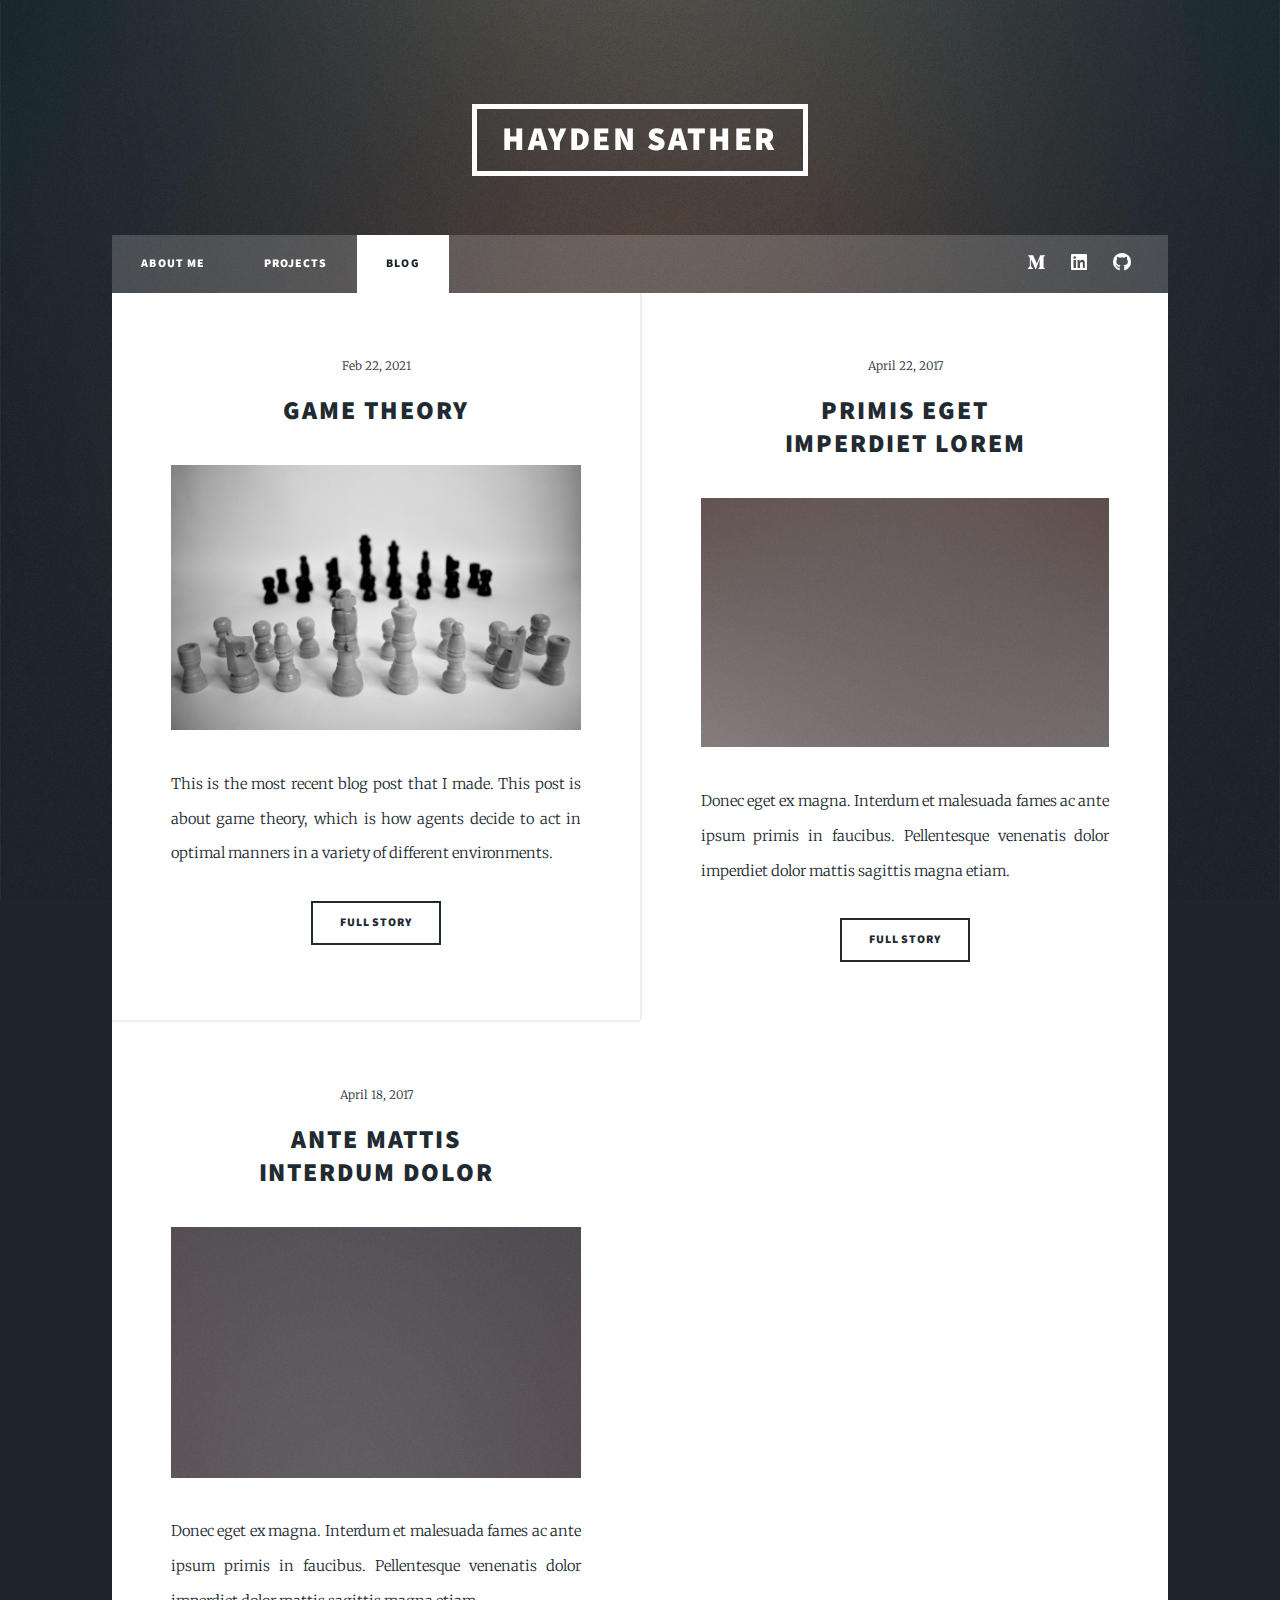
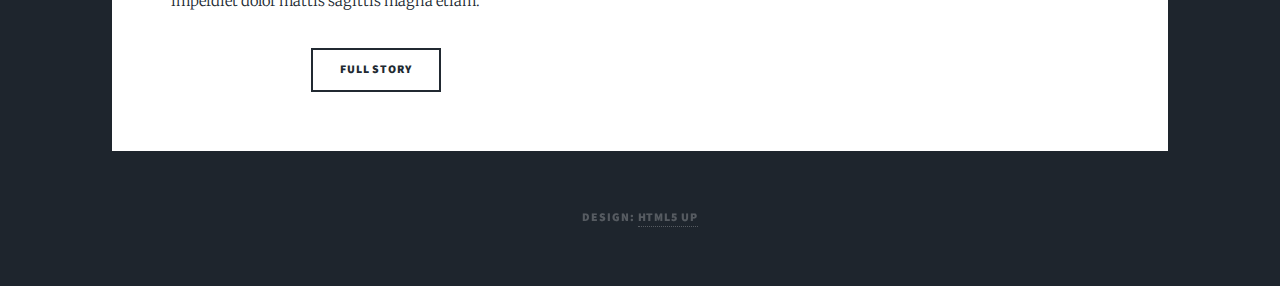
==== blog.html @ c4e3c4cb "Added projects, blog, and fixed all hyper-links" ====
<!DOCTYPE HTML>
<!--
	Massively by HTML5 UP
	html5up.net | @ajlkn
	Free for personal and commercial use under the CCA 3.0 license (html5up.net/license)
-->
<html>
	<head>
		<title>Hayden Sather - Blog</title>
		<meta charset="utf-8" />
		<meta name="viewport" content="width=device-width, initial-scale=1, user-scalable=no" />
		<link rel="stylesheet" href="assets/css/main.css" />
		<noscript><link rel="stylesheet" href="assets/css/noscript.css" /></noscript>
	</head>
	<body class="is-preload">

		<!-- Wrapper -->
		<div id="wrapper">

			<!-- Header -->
			<header id="header">
				<a href="index.html" class="logo">Hayden Sather</a>
			</header>

			<!-- Nav -->
			<nav id="nav">
				<ul class="links">
					<li><a href="index.html">About Me</a></li>
					<li><a href="projects.html">Projects</a></li>
					<li class="active"><a href="blog.html">Blog</a></li>
				</ul>
				<ul class="icons">
					<li><a href="https://medium.com/@hrsather" class="icon brands fab fa-medium-m"><span class="label">Medium</span></a></li>
					<li><a href="https://www.linkedin.com/in/haydensather/" class="icon brands fa-linkedin"><span class="label">LinkedIn</span></a></li>
					<li><a href="https://github.com/hrsather" class="icon brands fa-github"><span class="label">GitHub</span></a></li>
				</ul>
			</nav>

			<!-- Main -->
			<div id="main">

				<!-- Posts -->
				<section class="posts">
					<article>
						<header>
							<span class="date">Feb 22, 2021</span>
							<h2><a href="https://medium.com/p/7ebf051d1c53">Game Theory</a></h2>
						</header>
						<a href="https://medium.com/p/7ebf051d1c53" class="image fit"><img src="blogs/gametheory/gametheory.jpeg" alt="" /></a>
						<p>This is the most recent blog post that I made. This post is about game theory, which is how agents decide to act in optimal manners in a variety of different environments.</p>
						<ul class="actions special">
							<li><a href="https://medium.com/p/7ebf051d1c53" class="button">Full Story</a></li>
						</ul>
					</article>
					<article>
						<header>
							<span class="date">April 22, 2017</span>
							<h2><a href="#">Primis eget<br />
							imperdiet lorem</a></h2>
						</header>
						<a href="#" class="image fit"><img src="images/pic03.jpg" alt="" /></a>
						<p>Donec eget ex magna. Interdum et malesuada fames ac ante ipsum primis in faucibus. Pellentesque venenatis dolor imperdiet dolor mattis sagittis magna etiam.</p>
						<ul class="actions special">
							<li><a href="#" class="button">Full Story</a></li>
						</ul>
					</article>
					<article>
						<header>
							<span class="date">April 18, 2017</span>
							<h2><a href="#">Ante mattis<br />
							interdum dolor</a></h2>
						</header>
						<a href="#" class="image fit"><img src="images/pic04.jpg" alt="" /></a>
						<p>Donec eget ex magna. Interdum et malesuada fames ac ante ipsum primis in faucibus. Pellentesque venenatis dolor imperdiet dolor mattis sagittis magna etiam.</p>
						<ul class="actions special">
							<li><a href="#" class="button">Full Story</a></li>
						</ul>
					</article>
				</section>
			</div>

				<!-- Copyright -->
				<div id="copyright">
					<ul><li>Design: <a href="https://html5up.net">HTML5 UP</a></li></ul>
				</div>
			</div>

		<!-- Scripts -->
		<script src="assets/js/jquery.min.js"></script>
		<script src="assets/js/jquery.scrollex.min.js"></script>
		<script src="assets/js/jquery.scrolly.min.js"></script>
		<script src="assets/js/browser.min.js"></script>
		<script src="assets/js/breakpoints.min.js"></script>
		<script src="assets/js/util.js"></script>
		<script src="assets/js/main.js"></script>

	</body>
</html>
---- assets/css/main.css ----
@import url(fontawesome-all.min.css);
@import url("https://fonts.googleapis.com/css?family=Merriweather:300,700,300italic,700italic|Source+Sans+Pro:900");

/*
	Massively by HTML5 UP
	html5up.net | @ajlkn
	Free for personal and commercial use under the CCA 3.0 license (html5up.net/license)
*/

html, body, div, span, applet, object,
iframe, h1, h2, h3, h4, h5, h6, p, blockquote,
pre, a, abbr, acronym, address, big, cite,
code, del, dfn, em, img, ins, kbd, q, s, samp,
small, strike, strong, sub, sup, tt, var, b,
u, i, center, dl, dt, dd, ol, ul, li, fieldset,
form, label, legend, table, caption, tbody,
tfoot, thead, tr, th, td, article, aside,
canvas, details, embed, figure, figcaption,
footer, header, hgroup, menu, nav, output, ruby,
section, summary, time, mark, audio, video {
	margin: 0;
	padding: 0;
	border: 0;
	font-size: 100%;
	font: inherit;
	vertical-align: baseline;}

article, aside, details, figcaption, figure,
footer, header, hgroup, menu, nav, section {
	display: block;}

body {
	line-height: 1;
}

ol, ul {
	list-style: none;
}

blockquote, q {
	quotes: none;
}

	blockquote:before, blockquote:after, q:before, q:after {
		content: '';
		content: none;
	}

table {
	border-collapse: collapse;
	border-spacing: 0;
}

body {
	-webkit-text-size-adjust: none;
}

mark {
	background-color: transparent;
	color: inherit;
}

input::-moz-focus-inner {
	border: 0;
	padding: 0;
}

input, select, textarea {
	-moz-appearance: none;
	-webkit-appearance: none;
	-ms-appearance: none;
	appearance: none;
}

/* Basic */

	@-ms-viewport {
		width: device-width;
	}

	body {
		-ms-overflow-style: scrollbar;
	}

	@media screen and (max-width: 480px) {

		html, body {
			min-width: 320px;
		}

	}

	html {
		box-sizing: border-box;
	}

	*, *:before, *:after {
		box-sizing: inherit;
	}

	body {
		background-color: #1e252d;
	}

		body.is-preload *, body.is-preload *:before, body.is-preload *:after {
			-moz-animation: none !important;
			-webkit-animation: none !important;
			-ms-animation: none !important;
			animation: none !important;
			-moz-transition: none !important;
			-webkit-transition: none !important;
			-ms-transition: none !important;
			transition: none !important;
		}

/* Type */

	html {
		font-size: 16pt;
	}

		@media screen and (max-width: 1680px) {

			html {
				font-size: 12pt;
			}

		}

		@media screen and (max-width: 1280px) {

			html {
				font-size: 11pt;
			}

		}

		@media screen and (max-width: 360px) {

			html {
				font-size: 10pt;
			}

		}

	body {
		color: #212931;
	}

	body, input, select, textarea {
		font-family: "Merriweather", Georgia, serif;
		font-weight: 300;
		font-size: 1rem;
		line-height: 2.375;
	}

	a {
		-moz-transition: color 0.2s ease-in-out, background-color 0.2s ease-in-out, border-color 0.2s ease-in-out, box-shadow 0.2s ease-in-out;
		-webkit-transition: color 0.2s ease-in-out, background-color 0.2s ease-in-out, border-color 0.2s ease-in-out, box-shadow 0.2s ease-in-out;
		-ms-transition: color 0.2s ease-in-out, background-color 0.2s ease-in-out, border-color 0.2s ease-in-out, box-shadow 0.2s ease-in-out;
		transition: color 0.2s ease-in-out, background-color 0.2s ease-in-out, border-color 0.2s ease-in-out, box-shadow 0.2s ease-in-out;
		border-bottom: dotted 1px;
		text-decoration: none;
	}

		a:hover {
			border-bottom-color: transparent;
		}

	strong, b {
		font-weight: 600;
	}

	em, i {
		font-style: italic;
	}

	p {
		text-align: justify;
		margin: 0 0 2rem 0;
	}

	h1, h2, h3, h4, h5, h6 {
		font-family: "Source Sans Pro", Helvetica, sans-serif;
		font-weight: 900;
		line-height: 1.5;
		letter-spacing: 0.075em;
		text-transform: uppercase;
		margin: 0 0 1rem 0;
	}

		h1 a, h2 a, h3 a, h4 a, h5 a, h6 a {
			border-bottom: 0;
			color: inherit;
			text-decoration: none;
		}

	h1 {
		font-size: 4rem;
		line-height: 1.1;
		margin: 0 0 2rem 0;
	}

	h2 {
		font-size: 1.75rem;
		line-height: 1.3;
		margin: 0 0 1.5rem 0;
	}

	h3 {
		font-size: 1.25rem;
		margin: 0 0 1.5rem 0;
	}

	h4 {
		font-size: 1rem;
	}

	h5 {
		font-size: 0.9rem;
	}

	h6 {
		font-size: 0.8rem;
	}

	sub {
		font-size: 0.8rem;
		position: relative;
		top: 0.5rem;
	}

	sup {
		font-size: 0.8rem;
		position: relative;
		top: -0.5rem;
	}

	blockquote {
		border-left: solid 4px;
		font-style: italic;
		margin: 0 0 2rem 0;
		padding: 0.5rem 0 0.5rem 2rem;
	}

	code {
		border: solid 2px;
		font-family: "Courier New", monospace;
		font-size: 0.9rem;
		margin: 0 0.25rem;
		padding: 0.25rem 0.65rem;
	}

	pre {
		-webkit-overflow-scrolling: touch;
		font-family: "Courier New", monospace;
		font-size: 0.9rem;
		margin: 0 0 2rem 0;
	}

		pre code {
			display: block;
			line-height: 1.75;
			padding: 1rem 1.5rem;
			overflow-x: auto;
		}

	hr {
		border: 0;
		border-bottom: solid 2px;
		margin: 3rem 0;
	}

		hr.major {
			margin: 5rem 0;
		}

	.align-left {
		text-align: left;
	}

	.align-center {
		text-align: center;
	}

	.align-right {
		text-align: right;
	}

	input, select, textarea {
		color: #212931;
	}

	a {
		color: #212931;
		border-bottom-color: rgba(33, 41, 49, 0.5);
	}

		a:hover {
			border-bottom-color: transparent;
			color: #18bfef !important;
		}

	strong, b {
		color: #212931;
	}

	h1, h2, h3, h4, h5, h6 {
		color: #212931;
	}

	blockquote {
		border-left-color: #eeeeee;
	}

	code {
		background: rgba(220, 220, 220, 0.25);
		border-color: #eeeeee;
	}

	hr {
		border-bottom-color: #eeeeee;
	}

/* Row */

	.row {
		display: flex;
		flex-wrap: wrap;
		box-sizing: border-box;
		align-items: stretch;
	}

		.row > * {
			box-sizing: border-box;
		}

		.row.gtr-uniform > * > :last-child {
			margin-bottom: 0;
		}

		.row.aln-left {
			justify-content: flex-start;
		}

		.row.aln-center {
			justify-content: center;
		}

		.row.aln-right {
			justify-content: flex-end;
		}

		.row.aln-top {
			align-items: flex-start;
		}

		.row.aln-middle {
			align-items: center;
		}

		.row.aln-bottom {
			align-items: flex-end;
		}

		.row > .imp {
			order: -1;
		}

		.row > .col-1 {
			width: 8.33333%;
		}

		.row > .off-1 {
			margin-left: 8.33333%;
		}

		.row > .col-2 {
			width: 16.66667%;
		}

		.row > .off-2 {
			margin-left: 16.66667%;
		}

		.row > .col-3 {
			width: 25%;
		}

		.row > .off-3 {
			margin-left: 25%;
		}

		.row > .col-4 {
			width: 33.33333%;
		}

		.row > .off-4 {
			margin-left: 33.33333%;
		}

		.row > .col-5 {
			width: 41.66667%;
		}

		.row > .off-5 {
			margin-left: 41.66667%;
		}

		.row > .col-6 {
			width: 50%;
		}

		.row > .off-6 {
			margin-left: 50%;
		}

		.row > .col-7 {
			width: 58.33333%;
		}

		.row > .off-7 {
			margin-left: 58.33333%;
		}

		.row > .col-8 {
			width: 66.66667%;
		}

		.row > .off-8 {
			margin-left: 66.66667%;
		}

		.row > .col-9 {
			width: 75%;
		}

		.row > .off-9 {
			margin-left: 75%;
		}

		.row > .col-10 {
			width: 83.33333%;
		}

		.row > .off-10 {
			margin-left: 83.33333%;
		}

		.row > .col-11 {
			width: 91.66667%;
		}

		.row > .off-11 {
			margin-left: 91.66667%;
		}

		.row > .col-12 {
			width: 100%;
		}

		.row > .off-12 {
			margin-left: 100%;
		}

		.row.gtr-0 {
			margin-top: 0;
			margin-left: 0rem;
		}

			.row.gtr-0 > * {
				padding: 0 0 0 0rem;
			}

			.row.gtr-0.gtr-uniform {
				margin-top: 0rem;
			}

				.row.gtr-0.gtr-uniform > * {
					padding-top: 0rem;
				}

		.row.gtr-25 {
			margin-top: 0;
			margin-left: -0.375rem;
		}

			.row.gtr-25 > * {
				padding: 0 0 0 0.375rem;
			}

			.row.gtr-25.gtr-uniform {
				margin-top: -0.375rem;
			}

				.row.gtr-25.gtr-uniform > * {
					padding-top: 0.375rem;
				}

		.row.gtr-50 {
			margin-top: 0;
			margin-left: -0.75rem;
		}

			.row.gtr-50 > * {
				padding: 0 0 0 0.75rem;
			}

			.row.gtr-50.gtr-uniform {
				margin-top: -0.75rem;
			}

				.row.gtr-50.gtr-uniform > * {
					padding-top: 0.75rem;
				}

		.row {
			margin-top: 0;
			margin-left: -1.5rem;
		}

			.row > * {
				padding: 0 0 0 1.5rem;
			}

			.row.gtr-uniform {
				margin-top: -1.5rem;
			}

				.row.gtr-uniform > * {
					padding-top: 1.5rem;
				}

		.row.gtr-150 {
			margin-top: 0;
			margin-left: -2.25rem;
		}

			.row.gtr-150 > * {
				padding: 0 0 0 2.25rem;
			}

			.row.gtr-150.gtr-uniform {
				margin-top: -2.25rem;
			}

				.row.gtr-150.gtr-uniform > * {
					padding-top: 2.25rem;
				}

		.row.gtr-200 {
			margin-top: 0;
			margin-left: -3rem;
		}

			.row.gtr-200 > * {
				padding: 0 0 0 3rem;
			}

			.row.gtr-200.gtr-uniform {
				margin-top: -3rem;
			}

				.row.gtr-200.gtr-uniform > * {
					padding-top: 3rem;
				}

		@media screen and (max-width: 1680px) {

			.row {
				display: flex;
				flex-wrap: wrap;
				box-sizing: border-box;
				align-items: stretch;
			}

				.row > * {
					box-sizing: border-box;
				}

				.row.gtr-uniform > * > :last-child {
					margin-bottom: 0;
				}

				.row.aln-left {
					justify-content: flex-start;
				}

				.row.aln-center {
					justify-content: center;
				}

				.row.aln-right {
					justify-content: flex-end;
				}

				.row.aln-top {
					align-items: flex-start;
				}

				.row.aln-middle {
					align-items: center;
				}

				.row.aln-bottom {
					align-items: flex-end;
				}

				.row > .imp-xlarge {
					order: -1;
				}

				.row > .col-1-xlarge {
					width: 8.33333%;
				}

				.row > .off-1-xlarge {
					margin-left: 8.33333%;
				}

				.row > .col-2-xlarge {
					width: 16.66667%;
				}

				.row > .off-2-xlarge {
					margin-left: 16.66667%;
				}

				.row > .col-3-xlarge {
					width: 25%;
				}

				.row > .off-3-xlarge {
					margin-left: 25%;
				}

				.row > .col-4-xlarge {
					width: 33.33333%;
				}

				.row > .off-4-xlarge {
					margin-left: 33.33333%;
				}

				.row > .col-5-xlarge {
					width: 41.66667%;
				}

				.row > .off-5-xlarge {
					margin-left: 41.66667%;
				}

				.row > .col-6-xlarge {
					width: 50%;
				}

				.row > .off-6-xlarge {
					margin-left: 50%;
				}

				.row > .col-7-xlarge {
					width: 58.33333%;
				}

				.row > .off-7-xlarge {
					margin-left: 58.33333%;
				}

				.row > .col-8-xlarge {
					width: 66.66667%;
				}

				.row > .off-8-xlarge {
					margin-left: 66.66667%;
				}

				.row > .col-9-xlarge {
					width: 75%;
				}

				.row > .off-9-xlarge {
					margin-left: 75%;
				}

				.row > .col-10-xlarge {
					width: 83.33333%;
				}

				.row > .off-10-xlarge {
					margin-left: 83.33333%;
				}

				.row > .col-11-xlarge {
					width: 91.66667%;
				}

				.row > .off-11-xlarge {
					margin-left: 91.66667%;
				}

				.row > .col-12-xlarge {
					width: 100%;
				}

				.row > .off-12-xlarge {
					margin-left: 100%;
				}

				.row.gtr-0 {
					margin-top: 0;
					margin-left: 0rem;
				}

					.row.gtr-0 > * {
						padding: 0 0 0 0rem;
					}

					.row.gtr-0.gtr-uniform {
						margin-top: 0rem;
					}

						.row.gtr-0.gtr-uniform > * {
							padding-top: 0rem;
						}

				.row.gtr-25 {
					margin-top: 0;
					margin-left: -0.375rem;
				}

					.row.gtr-25 > * {
						padding: 0 0 0 0.375rem;
					}

					.row.gtr-25.gtr-uniform {
						margin-top: -0.375rem;
					}

						.row.gtr-25.gtr-uniform > * {
							padding-top: 0.375rem;
						}

				.row.gtr-50 {
					margin-top: 0;
					margin-left: -0.75rem;
				}

					.row.gtr-50 > * {
						padding: 0 0 0 0.75rem;
					}

					.row.gtr-50.gtr-uniform {
						margin-top: -0.75rem;
					}

						.row.gtr-50.gtr-uniform > * {
							padding-top: 0.75rem;
						}

				.row {
					margin-top: 0;
					margin-left: -1.5rem;
				}

					.row > * {
						padding: 0 0 0 1.5rem;
					}

					.row.gtr-uniform {
						margin-top: -1.5rem;
					}

						.row.gtr-uniform > * {
							padding-top: 1.5rem;
						}

				.row.gtr-150 {
					margin-top: 0;
					margin-left: -2.25rem;
				}

					.row.gtr-150 > * {
						padding: 0 0 0 2.25rem;
					}

					.row.gtr-150.gtr-uniform {
						margin-top: -2.25rem;
					}

						.row.gtr-150.gtr-uniform > * {
							padding-top: 2.25rem;
						}

				.row.gtr-200 {
					margin-top: 0;
					margin-left: -3rem;
				}

					.row.gtr-200 > * {
						padding: 0 0 0 3rem;
					}

					.row.gtr-200.gtr-uniform {
						margin-top: -3rem;
					}

						.row.gtr-200.gtr-uniform > * {
							padding-top: 3rem;
						}

		}

		@media screen and (max-width: 1280px) {

			.row {
				display: flex;
				flex-wrap: wrap;
				box-sizing: border-box;
				align-items: stretch;
			}

				.row > * {
					box-sizing: border-box;
				}

				.row.gtr-uniform > * > :last-child {
					margin-bottom: 0;
				}

				.row.aln-left {
					justify-content: flex-start;
				}

				.row.aln-center {
					justify-content: center;
				}

				.row.aln-right {
					justify-content: flex-end;
				}

				.row.aln-top {
					align-items: flex-start;
				}

				.row.aln-middle {
					align-items: center;
				}

				.row.aln-bottom {
					align-items: flex-end;
				}

				.row > .imp-large {
					order: -1;
				}

				.row > .col-1-large {
					width: 8.33333%;
				}

				.row > .off-1-large {
					margin-left: 8.33333%;
				}

				.row > .col-2-large {
					width: 16.66667%;
				}

				.row > .off-2-large {
					margin-left: 16.66667%;
				}

				.row > .col-3-large {
					width: 25%;
				}

				.row > .off-3-large {
					margin-left: 25%;
				}

				.row > .col-4-large {
					width: 33.33333%;
				}

				.row > .off-4-large {
					margin-left: 33.33333%;
				}

				.row > .col-5-large {
					width: 41.66667%;
				}

				.row > .off-5-large {
					margin-left: 41.66667%;
				}

				.row > .col-6-large {
					width: 50%;
				}

				.row > .off-6-large {
					margin-left: 50%;
				}

				.row > .col-7-large {
					width: 58.33333%;
				}

				.row > .off-7-large {
					margin-left: 58.33333%;
				}

				.row > .col-8-large {
					width: 66.66667%;
				}

				.row > .off-8-large {
					margin-left: 66.66667%;
				}

				.row > .col-9-large {
					width: 75%;
				}

				.row > .off-9-large {
					margin-left: 75%;
				}

				.row > .col-10-large {
					width: 83.33333%;
				}

				.row > .off-10-large {
					margin-left: 83.33333%;
				}

				.row > .col-11-large {
					width: 91.66667%;
				}

				.row > .off-11-large {
					margin-left: 91.66667%;
				}

				.row > .col-12-large {
					width: 100%;
				}

				.row > .off-12-large {
					margin-left: 100%;
				}

				.row.gtr-0 {
					margin-top: 0;
					margin-left: 0rem;
				}

					.row.gtr-0 > * {
						padding: 0 0 0 0rem;
					}

					.row.gtr-0.gtr-uniform {
						margin-top: 0rem;
					}

						.row.gtr-0.gtr-uniform > * {
							padding-top: 0rem;
						}

				.row.gtr-25 {
					margin-top: 0;
					margin-left: -0.375rem;
				}

					.row.gtr-25 > * {
						padding: 0 0 0 0.375rem;
					}

					.row.gtr-25.gtr-uniform {
						margin-top: -0.375rem;
					}

						.row.gtr-25.gtr-uniform > * {
							padding-top: 0.375rem;
						}

				.row.gtr-50 {
					margin-top: 0;
					margin-left: -0.75rem;
				}

					.row.gtr-50 > * {
						padding: 0 0 0 0.75rem;
					}

					.row.gtr-50.gtr-uniform {
						margin-top: -0.75rem;
					}

						.row.gtr-50.gtr-uniform > * {
							padding-top: 0.75rem;
						}

				.row {
					margin-top: 0;
					margin-left: -1.5rem;
				}

					.row > * {
						padding: 0 0 0 1.5rem;
					}

					.row.gtr-uniform {
						margin-top: -1.5rem;
					}

						.row.gtr-uniform > * {
							padding-top: 1.5rem;
						}

				.row.gtr-150 {
					margin-top: 0;
					margin-left: -2.25rem;
				}

					.row.gtr-150 > * {
						padding: 0 0 0 2.25rem;
					}

					.row.gtr-150.gtr-uniform {
						margin-top: -2.25rem;
					}

						.row.gtr-150.gtr-uniform > * {
							padding-top: 2.25rem;
						}

				.row.gtr-200 {
					margin-top: 0;
					margin-left: -3rem;
				}

					.row.gtr-200 > * {
						padding: 0 0 0 3rem;
					}

					.row.gtr-200.gtr-uniform {
						margin-top: -3rem;
					}

						.row.gtr-200.gtr-uniform > * {
							padding-top: 3rem;
						}

		}

		@media screen and (max-width: 980px) {

			.row {
				display: flex;
				flex-wrap: wrap;
				box-sizing: border-box;
				align-items: stretch;
			}

				.row > * {
					box-sizing: border-box;
				}

				.row.gtr-uniform > * > :last-child {
					margin-bottom: 0;
				}

				.row.aln-left {
					justify-content: flex-start;
				}

				.row.aln-center {
					justify-content: center;
				}

				.row.aln-right {
					justify-content: flex-end;
				}

				.row.aln-top {
					align-items: flex-start;
				}

				.row.aln-middle {
					align-items: center;
				}

				.row.aln-bottom {
					align-items: flex-end;
				}

				.row > .imp-medium {
					order: -1;
				}

				.row > .col-1-medium {
					width: 8.33333%;
				}

				.row > .off-1-medium {
					margin-left: 8.33333%;
				}

				.row > .col-2-medium {
					width: 16.66667%;
				}

				.row > .off-2-medium {
					margin-left: 16.66667%;
				}

				.row > .col-3-medium {
					width: 25%;
				}

				.row > .off-3-medium {
					margin-left: 25%;
				}

				.row > .col-4-medium {
					width: 33.33333%;
				}

				.row > .off-4-medium {
					margin-left: 33.33333%;
				}

				.row > .col-5-medium {
					width: 41.66667%;
				}

				.row > .off-5-medium {
					margin-left: 41.66667%;
				}

				.row > .col-6-medium {
					width: 50%;
				}

				.row > .off-6-medium {
					margin-left: 50%;
				}

				.row > .col-7-medium {
					width: 58.33333%;
				}

				.row > .off-7-medium {
					margin-left: 58.33333%;
				}

				.row > .col-8-medium {
					width: 66.66667%;
				}

				.row > .off-8-medium {
					margin-left: 66.66667%;
				}

				.row > .col-9-medium {
					width: 75%;
				}

				.row > .off-9-medium {
					margin-left: 75%;
				}

				.row > .col-10-medium {
					width: 83.33333%;
				}

				.row > .off-10-medium {
					margin-left: 83.33333%;
				}

				.row > .col-11-medium {
					width: 91.66667%;
				}

				.row > .off-11-medium {
					margin-left: 91.66667%;
				}

				.row > .col-12-medium {
					width: 100%;
				}

				.row > .off-12-medium {
					margin-left: 100%;
				}

				.row.gtr-0 {
					margin-top: 0;
					margin-left: 0rem;
				}

					.row.gtr-0 > * {
						padding: 0 0 0 0rem;
					}

					.row.gtr-0.gtr-uniform {
						margin-top: 0rem;
					}

						.row.gtr-0.gtr-uniform > * {
							padding-top: 0rem;
						}

				.row.gtr-25 {
					margin-top: 0;
					margin-left: -0.375rem;
				}

					.row.gtr-25 > * {
						padding: 0 0 0 0.375rem;
					}

					.row.gtr-25.gtr-uniform {
						margin-top: -0.375rem;
					}

						.row.gtr-25.gtr-uniform > * {
							padding-top: 0.375rem;
						}

				.row.gtr-50 {
					margin-top: 0;
					margin-left: -0.75rem;
				}

					.row.gtr-50 > * {
						padding: 0 0 0 0.75rem;
					}

					.row.gtr-50.gtr-uniform {
						margin-top: -0.75rem;
					}

						.row.gtr-50.gtr-uniform > * {
							padding-top: 0.75rem;
						}

				.row {
					margin-top: 0;
					margin-left: -1.5rem;
				}

					.row > * {
						padding: 0 0 0 1.5rem;
					}

					.row.gtr-uniform {
						margin-top: -1.5rem;
					}

						.row.gtr-uniform > * {
							padding-top: 1.5rem;
						}

				.row.gtr-150 {
					margin-top: 0;
					margin-left: -2.25rem;
				}

					.row.gtr-150 > * {
						padding: 0 0 0 2.25rem;
					}

					.row.gtr-150.gtr-uniform {
						margin-top: -2.25rem;
					}

						.row.gtr-150.gtr-uniform > * {
							padding-top: 2.25rem;
						}

				.row.gtr-200 {
					margin-top: 0;
					margin-left: -3rem;
				}

					.row.gtr-200 > * {
						padding: 0 0 0 3rem;
					}

					.row.gtr-200.gtr-uniform {
						margin-top: -3rem;
					}

						.row.gtr-200.gtr-uniform > * {
							padding-top: 3rem;
						}

		}

		@media screen and (max-width: 736px) {

			.row {
				display: flex;
				flex-wrap: wrap;
				box-sizing: border-box;
				align-items: stretch;
			}

				.row > * {
					box-sizing: border-box;
				}

				.row.gtr-uniform > * > :last-child {
					margin-bottom: 0;
				}

				.row.aln-left {
					justify-content: flex-start;
				}

				.row.aln-center {
					justify-content: center;
				}

				.row.aln-right {
					justify-content: flex-end;
				}

				.row.aln-top {
					align-items: flex-start;
				}

				.row.aln-middle {
					align-items: center;
				}

				.row.aln-bottom {
					align-items: flex-end;
				}

				.row > .imp-small {
					order: -1;
				}

				.row > .col-1-small {
					width: 8.33333%;
				}

				.row > .off-1-small {
					margin-left: 8.33333%;
				}

				.row > .col-2-small {
					width: 16.66667%;
				}

				.row > .off-2-small {
					margin-left: 16.66667%;
				}

				.row > .col-3-small {
					width: 25%;
				}

				.row > .off-3-small {
					margin-left: 25%;
				}

				.row > .col-4-small {
					width: 33.33333%;
				}

				.row > .off-4-small {
					margin-left: 33.33333%;
				}

				.row > .col-5-small {
					width: 41.66667%;
				}

				.row > .off-5-small {
					margin-left: 41.66667%;
				}

				.row > .col-6-small {
					width: 50%;
				}

				.row > .off-6-small {
					margin-left: 50%;
				}

				.row > .col-7-small {
					width: 58.33333%;
				}

				.row > .off-7-small {
					margin-left: 58.33333%;
				}

				.row > .col-8-small {
					width: 66.66667%;
				}

				.row > .off-8-small {
					margin-left: 66.66667%;
				}

				.row > .col-9-small {
					width: 75%;
				}

				.row > .off-9-small {
					margin-left: 75%;
				}

				.row > .col-10-small {
					width: 83.33333%;
				}

				.row > .off-10-small {
					margin-left: 83.33333%;
				}

				.row > .col-11-small {
					width: 91.66667%;
				}

				.row > .off-11-small {
					margin-left: 91.66667%;
				}

				.row > .col-12-small {
					width: 100%;
				}

				.row > .off-12-small {
					margin-left: 100%;
				}

				.row.gtr-0 {
					margin-top: 0;
					margin-left: 0rem;
				}

					.row.gtr-0 > * {
						padding: 0 0 0 0rem;
					}

					.row.gtr-0.gtr-uniform {
						margin-top: 0rem;
					}

						.row.gtr-0.gtr-uniform > * {
							padding-top: 0rem;
						}

				.row.gtr-25 {
					margin-top: 0;
					margin-left: -0.375rem;
				}

					.row.gtr-25 > * {
						padding: 0 0 0 0.375rem;
					}

					.row.gtr-25.gtr-uniform {
						margin-top: -0.375rem;
					}

						.row.gtr-25.gtr-uniform > * {
							padding-top: 0.375rem;
						}

				.row.gtr-50 {
					margin-top: 0;
					margin-left: -0.75rem;
				}

					.row.gtr-50 > * {
						padding: 0 0 0 0.75rem;
					}

					.row.gtr-50.gtr-uniform {
						margin-top: -0.75rem;
					}

						.row.gtr-50.gtr-uniform > * {
							padding-top: 0.75rem;
						}

				.row {
					margin-top: 0;
					margin-left: -1.5rem;
				}

					.row > * {
						padding: 0 0 0 1.5rem;
					}

					.row.gtr-uniform {
						margin-top: -1.5rem;
					}

						.row.gtr-uniform > * {
							padding-top: 1.5rem;
						}

				.row.gtr-150 {
					margin-top: 0;
					margin-left: -2.25rem;
				}

					.row.gtr-150 > * {
						padding: 0 0 0 2.25rem;
					}

					.row.gtr-150.gtr-uniform {
						margin-top: -2.25rem;
					}

						.row.gtr-150.gtr-uniform > * {
							padding-top: 2.25rem;
						}

				.row.gtr-200 {
					margin-top: 0;
					margin-left: -3rem;
				}

					.row.gtr-200 > * {
						padding: 0 0 0 3rem;
					}

					.row.gtr-200.gtr-uniform {
						margin-top: -3rem;
					}

						.row.gtr-200.gtr-uniform > * {
							padding-top: 3rem;
						}

		}

		@media screen and (max-width: 480px) {

			.row {
				display: flex;
				flex-wrap: wrap;
				box-sizing: border-box;
				align-items: stretch;
			}

				.row > * {
					box-sizing: border-box;
				}

				.row.gtr-uniform > * > :last-child {
					margin-bottom: 0;
				}

				.row.aln-left {
					justify-content: flex-start;
				}

				.row.aln-center {
					justify-content: center;
				}

				.row.aln-right {
					justify-content: flex-end;
				}

				.row.aln-top {
					align-items: flex-start;
				}

				.row.aln-middle {
					align-items: center;
				}

				.row.aln-bottom {
					align-items: flex-end;
				}

				.row > .imp-xsmall {
					order: -1;
				}

				.row > .col-1-xsmall {
					width: 8.33333%;
				}

				.row > .off-1-xsmall {
					margin-left: 8.33333%;
				}

				.row > .col-2-xsmall {
					width: 16.66667%;
				}

				.row > .off-2-xsmall {
					margin-left: 16.66667%;
				}

				.row > .col-3-xsmall {
					width: 25%;
				}

				.row > .off-3-xsmall {
					margin-left: 25%;
				}

				.row > .col-4-xsmall {
					width: 33.33333%;
				}

				.row > .off-4-xsmall {
					margin-left: 33.33333%;
				}

				.row > .col-5-xsmall {
					width: 41.66667%;
				}

				.row > .off-5-xsmall {
					margin-left: 41.66667%;
				}

				.row > .col-6-xsmall {
					width: 50%;
				}

				.row > .off-6-xsmall {
					margin-left: 50%;
				}

				.row > .col-7-xsmall {
					width: 58.33333%;
				}

				.row > .off-7-xsmall {
					margin-left: 58.33333%;
				}

				.row > .col-8-xsmall {
					width: 66.66667%;
				}

				.row > .off-8-xsmall {
					margin-left: 66.66667%;
				}

				.row > .col-9-xsmall {
					width: 75%;
				}

				.row > .off-9-xsmall {
					margin-left: 75%;
				}

				.row > .col-10-xsmall {
					width: 83.33333%;
				}

				.row > .off-10-xsmall {
					margin-left: 83.33333%;
				}

				.row > .col-11-xsmall {
					width: 91.66667%;
				}

				.row > .off-11-xsmall {
					margin-left: 91.66667%;
				}

				.row > .col-12-xsmall {
					width: 100%;
				}

				.row > .off-12-xsmall {
					margin-left: 100%;
				}

				.row.gtr-0 {
					margin-top: 0;
					margin-left: 0rem;
				}

					.row.gtr-0 > * {
						padding: 0 0 0 0rem;
					}

					.row.gtr-0.gtr-uniform {
						margin-top: 0rem;
					}

						.row.gtr-0.gtr-uniform > * {
							padding-top: 0rem;
						}

				.row.gtr-25 {
					margin-top: 0;
					margin-left: -0.375rem;
				}

					.row.gtr-25 > * {
						padding: 0 0 0 0.375rem;
					}

					.row.gtr-25.gtr-uniform {
						margin-top: -0.375rem;
					}

						.row.gtr-25.gtr-uniform > * {
							padding-top: 0.375rem;
						}

				.row.gtr-50 {
					margin-top: 0;
					margin-left: -0.75rem;
				}

					.row.gtr-50 > * {
						padding: 0 0 0 0.75rem;
					}

					.row.gtr-50.gtr-uniform {
						margin-top: -0.75rem;
					}

						.row.gtr-50.gtr-uniform > * {
							padding-top: 0.75rem;
						}

				.row {
					margin-top: 0;
					margin-left: -1.5rem;
				}

					.row > * {
						padding: 0 0 0 1.5rem;
					}

					.row.gtr-uniform {
						margin-top: -1.5rem;
					}

						.row.gtr-uniform > * {
							padding-top: 1.5rem;
						}

				.row.gtr-150 {
					margin-top: 0;
					margin-left: -2.25rem;
				}

					.row.gtr-150 > * {
						padding: 0 0 0 2.25rem;
					}

					.row.gtr-150.gtr-uniform {
						margin-top: -2.25rem;
					}

						.row.gtr-150.gtr-uniform > * {
							padding-top: 2.25rem;
						}

				.row.gtr-200 {
					margin-top: 0;
					margin-left: -3rem;
				}

					.row.gtr-200 > * {
						padding: 0 0 0 3rem;
					}

					.row.gtr-200.gtr-uniform {
						margin-top: -3rem;
					}

						.row.gtr-200.gtr-uniform > * {
							padding-top: 3rem;
						}

		}

		@media screen and (max-width: 360px) {

			.row {
				display: flex;
				flex-wrap: wrap;
				box-sizing: border-box;
				align-items: stretch;
			}

				.row > * {
					box-sizing: border-box;
				}

				.row.gtr-uniform > * > :last-child {
					margin-bottom: 0;
				}

				.row.aln-left {
					justify-content: flex-start;
				}

				.row.aln-center {
					justify-content: center;
				}

				.row.aln-right {
					justify-content: flex-end;
				}

				.row.aln-top {
					align-items: flex-start;
				}

				.row.aln-middle {
					align-items: center;
				}

				.row.aln-bottom {
					align-items: flex-end;
				}

				.row > .imp-xxsmall {
					order: -1;
				}

				.row > .col-1-xxsmall {
					width: 8.33333%;
				}

				.row > .off-1-xxsmall {
					margin-left: 8.33333%;
				}

				.row > .col-2-xxsmall {
					width: 16.66667%;
				}

				.row > .off-2-xxsmall {
					margin-left: 16.66667%;
				}

				.row > .col-3-xxsmall {
					width: 25%;
				}

				.row > .off-3-xxsmall {
					margin-left: 25%;
				}

				.row > .col-4-xxsmall {
					width: 33.33333%;
				}

				.row > .off-4-xxsmall {
					margin-left: 33.33333%;
				}

				.row > .col-5-xxsmall {
					width: 41.66667%;
				}

				.row > .off-5-xxsmall {
					margin-left: 41.66667%;
				}

				.row > .col-6-xxsmall {
					width: 50%;
				}

				.row > .off-6-xxsmall {
					margin-left: 50%;
				}

				.row > .col-7-xxsmall {
					width: 58.33333%;
				}

				.row > .off-7-xxsmall {
					margin-left: 58.33333%;
				}

				.row > .col-8-xxsmall {
					width: 66.66667%;
				}

				.row > .off-8-xxsmall {
					margin-left: 66.66667%;
				}

				.row > .col-9-xxsmall {
					width: 75%;
				}

				.row > .off-9-xxsmall {
					margin-left: 75%;
				}

				.row > .col-10-xxsmall {
					width: 83.33333%;
				}

				.row > .off-10-xxsmall {
					margin-left: 83.33333%;
				}

				.row > .col-11-xxsmall {
					width: 91.66667%;
				}

				.row > .off-11-xxsmall {
					margin-left: 91.66667%;
				}

				.row > .col-12-xxsmall {
					width: 100%;
				}

				.row > .off-12-xxsmall {
					margin-left: 100%;
				}

				.row.gtr-0 {
					margin-top: 0;
					margin-left: 0rem;
				}

					.row.gtr-0 > * {
						padding: 0 0 0 0rem;
					}

					.row.gtr-0.gtr-uniform {
						margin-top: 0rem;
					}

						.row.gtr-0.gtr-uniform > * {
							padding-top: 0rem;
						}

				.row.gtr-25 {
					margin-top: 0;
					margin-left: -0.375rem;
				}

					.row.gtr-25 > * {
						padding: 0 0 0 0.375rem;
					}

					.row.gtr-25.gtr-uniform {
						margin-top: -0.375rem;
					}

						.row.gtr-25.gtr-uniform > * {
							padding-top: 0.375rem;
						}

				.row.gtr-50 {
					margin-top: 0;
					margin-left: -0.75rem;
				}

					.row.gtr-50 > * {
						padding: 0 0 0 0.75rem;
					}

					.row.gtr-50.gtr-uniform {
						margin-top: -0.75rem;
					}

						.row.gtr-50.gtr-uniform > * {
							padding-top: 0.75rem;
						}

				.row {
					margin-top: 0;
					margin-left: -1.5rem;
				}

					.row > * {
						padding: 0 0 0 1.5rem;
					}

					.row.gtr-uniform {
						margin-top: -1.5rem;
					}

						.row.gtr-uniform > * {
							padding-top: 1.5rem;
						}

				.row.gtr-150 {
					margin-top: 0;
					margin-left: -2.25rem;
				}

					.row.gtr-150 > * {
						padding: 0 0 0 2.25rem;
					}

					.row.gtr-150.gtr-uniform {
						margin-top: -2.25rem;
					}

						.row.gtr-150.gtr-uniform > * {
							padding-top: 2.25rem;
						}

				.row.gtr-200 {
					margin-top: 0;
					margin-left: -3rem;
				}

					.row.gtr-200 > * {
						padding: 0 0 0 3rem;
					}

					.row.gtr-200.gtr-uniform {
						margin-top: -3rem;
					}

						.row.gtr-200.gtr-uniform > * {
							padding-top: 3rem;
						}

		}

/* Box */

	.box {
		border: solid 2px;
		margin-bottom: 2rem;
		padding: 1.5rem;
	}

		.box > :last-child,
		.box > :last-child > :last-child,
		.box > :last-child > :last-child > :last-child {
			margin-bottom: 0;
		}

		.box.alt {
			border: 0;
			border-radius: 0;
			padding: 0;
		}

	.box {
		border-color: #eeeeee;
	}

/* Button */

	input[type="submit"],
	input[type="reset"],
	input[type="button"],
	button,
	.button {
		-moz-appearance: none;
		-webkit-appearance: none;
		-ms-appearance: none;
		appearance: none;
		-moz-transition: background-color 0.2s ease-in-out, box-shadow 0.2s ease-in-out, color 0.2s ease-in-out;
		-webkit-transition: background-color 0.2s ease-in-out, box-shadow 0.2s ease-in-out, color 0.2s ease-in-out;
		-ms-transition: background-color 0.2s ease-in-out, box-shadow 0.2s ease-in-out, color 0.2s ease-in-out;
		transition: background-color 0.2s ease-in-out, box-shadow 0.2s ease-in-out, color 0.2s ease-in-out;
		border: 0;
		border-radius: 0;
		cursor: pointer;
		display: inline-block;
		font-family: "Source Sans Pro", Helvetica, sans-serif;
		font-size: 0.8rem;
		font-weight: 900;
		letter-spacing: 0.075em;
		height: 3rem;
		line-height: 3rem;
		padding: 0 2rem;
		text-align: center;
		text-decoration: none;
		text-transform: uppercase;
		white-space: nowrap;
	}

		input[type="submit"].icon:before,
		input[type="reset"].icon:before,
		input[type="button"].icon:before,
		button.icon:before,
		.button.icon:before {
			margin-right: 0.5rem;
		}

		input[type="submit"].icon.solo,
		input[type="reset"].icon.solo,
		input[type="button"].icon.solo,
		button.icon.solo,
		.button.icon.solo {
			position: relative;
			width: 4rem;
			height: 4rem;
			line-height: 4rem;
			border-radius: 4rem;
			text-indent: 4rem;
			overflow: hidden;
			padding: 0;
			white-space: nowrap;
		}

			input[type="submit"].icon.solo:before,
			input[type="reset"].icon.solo:before,
			input[type="button"].icon.solo:before,
			button.icon.solo:before,
			.button.icon.solo:before {
				position: absolute;
				display: block;
				top: 0;
				left: 0;
				width: inherit;
				height: inherit;
				line-height: inherit;
				font-size: 1.25rem;
				margin-right: 0;
				text-align: center;
				text-indent: 0;
			}

		input[type="submit"].fit,
		input[type="reset"].fit,
		input[type="button"].fit,
		button.fit,
		.button.fit {
			width: 100%;
		}

		input[type="submit"].small,
		input[type="reset"].small,
		input[type="button"].small,
		button.small,
		.button.small {
			font-size: 0.7rem;
			height: 2.5rem;
			line-height: 2.5rem;
			padding: 0 1.5rem;
		}

		input[type="submit"].large,
		input[type="reset"].large,
		input[type="button"].large,
		button.large,
		.button.large {
			font-size: 0.9rem;
			height: 3.5rem;
			line-height: 3.5rem;
			padding: 0 2.75rem;
		}

		@media screen and (max-width: 980px) {

			input[type="submit"],
			input[type="reset"],
			input[type="button"],
			button,
			.button {
				font-size: 0.9rem;
				height: 3.25rem;
				line-height: 3.25rem;
			}

				input[type="submit"].large,
				input[type="reset"].large,
				input[type="button"].large,
				button.large,
				.button.large {
					font-size: 1rem;
					height: 3.75rem;
					line-height: 3.75rem;
				}

		}

		input[type="submit"].disabled, input[type="submit"]:disabled,
		input[type="reset"].disabled,
		input[type="reset"]:disabled,
		input[type="button"].disabled,
		input[type="button"]:disabled,
		button.disabled,
		button:disabled,
		.button.disabled,
		.button:disabled {
			pointer-events: none;
			opacity: 0.25;
		}

	input[type="submit"],
	input[type="reset"],
	input[type="button"],
	button,
	.button {
		background-color: transparent;
		box-shadow: inset 0 0 0 2px #212931;
		color: #212931 !important;
	}

		input[type="submit"]:hover,
		input[type="reset"]:hover,
		input[type="button"]:hover,
		button:hover,
		.button:hover {
			box-shadow: inset 0 0 0 2px #18bfef;
			color: #18bfef !important;
		}

		input[type="submit"].primary,
		input[type="reset"].primary,
		input[type="button"].primary,
		button.primary,
		.button.primary {
			background-color: #212931;
			box-shadow: none;
			color: #ffffff !important;
		}

			input[type="submit"].primary:hover,
			input[type="reset"].primary:hover,
			input[type="button"].primary:hover,
			button.primary:hover,
			.button.primary:hover {
				background-color: #18bfef;
			}

/* Form */

	form {
		margin: 0 0 2rem 0;
	}

		form > :last-child {
			margin-bottom: 0;
		}

		form > .fields {
			display: -moz-flex;
			display: -webkit-flex;
			display: -ms-flex;
			display: flex;
			-moz-flex-wrap: wrap;
			-webkit-flex-wrap: wrap;
			-ms-flex-wrap: wrap;
			flex-wrap: wrap;
			width: calc(100% + 3rem);
			margin: -1.5rem 0 2rem -1.5rem;
		}

			form > .fields > .field {
				-moz-flex-grow: 0;
				-webkit-flex-grow: 0;
				-ms-flex-grow: 0;
				flex-grow: 0;
				-moz-flex-shrink: 0;
				-webkit-flex-shrink: 0;
				-ms-flex-shrink: 0;
				flex-shrink: 0;
				padding: 1.5rem 0 0 1.5rem;
				width: calc(100% - 1.5rem);
			}

				form > .fields > .field.half {
					width: calc(50% - 0.75rem);
				}

				form > .fields > .field.third {
					width: calc(100%/3 - 0.5rem);
				}

				form > .fields > .field.quarter {
					width: calc(25% - 0.375rem);
				}

		@media screen and (max-width: 480px) {

			form > .fields {
				width: calc(100% + 3rem);
				margin: -1.5rem 0 2rem -1.5rem;
			}

				form > .fields > .field {
					padding: 1.5rem 0 0 1.5rem;
					width: calc(100% - 1.5rem);
				}

					form > .fields > .field.half {
						width: calc(100% - 1.5rem);
					}

					form > .fields > .field.third {
						width: calc(100% - 1.5rem);
					}

					form > .fields > .field.quarter {
						width: calc(100% - 1.5rem);
					}

		}

	label {
		display: block;
		font-family: "Source Sans Pro", Helvetica, sans-serif;
		font-weight: 900;
		line-height: 1.5;
		letter-spacing: 0.075em;
		font-size: 0.8rem;
		text-transform: uppercase;
		margin: 0 0 0.75rem 0;
	}

		@media screen and (max-width: 980px) {

			label {
				font-size: 0.9rem;
			}

		}

	input[type="text"],
	input[type="password"],
	input[type="email"],
	select,
	textarea {
		-moz-appearance: none;
		-webkit-appearance: none;
		-ms-appearance: none;
		appearance: none;
		background: transparent;
		border-radius: 0;
		border: solid 2px;
		color: inherit;
		display: block;
		outline: 0;
		padding: 0 1rem;
		text-decoration: none;
		width: 100%;
	}

		input[type="text"]:invalid,
		input[type="password"]:invalid,
		input[type="email"]:invalid,
		select:invalid,
		textarea:invalid {
			box-shadow: none;
		}

	select {
		background-size: 1.25rem;
		background-repeat: no-repeat;
		background-position: calc(100% - 1rem) center;
		height: 3rem;
		padding-right: 3rem;
		text-overflow: ellipsis;
	}

		select:focus::-ms-value {
			background-color: transparent;
		}

		select::-ms-expand {
			display: none;
		}

	input[type="text"],
	input[type="password"],
	input[type="email"],
	select {
		height: 3rem;
	}

	textarea {
		padding: 0.75rem 1rem;
	}

	input[type="checkbox"],
	input[type="radio"] {
		-moz-appearance: none;
		-webkit-appearance: none;
		-ms-appearance: none;
		appearance: none;
		display: block;
		float: left;
		margin-right: -2rem;
		opacity: 0;
		width: 1rem;
		z-index: -1;
	}

		input[type="checkbox"] + label,
		input[type="radio"] + label {
			text-decoration: none;
			cursor: pointer;
			display: inline-block;
			font-size: 1rem;
			letter-spacing: 0;
			font-family: "Merriweather", Georgia, serif;
			text-transform: none;
			font-weight: 300;
			padding-left: 2.8rem;
			padding-right: 1rem;
			position: relative;
		}

			input[type="checkbox"] + label:before,
			input[type="radio"] + label:before {
				-moz-osx-font-smoothing: grayscale;
				-webkit-font-smoothing: antialiased;
				display: inline-block;
				font-style: normal;
				font-variant: normal;
				text-rendering: auto;
				line-height: 1;
				text-transform: none !important;
				font-family: 'Font Awesome 5 Free';
				font-weight: 900;
			}

			input[type="checkbox"] + label:before,
			input[type="radio"] + label:before {
				border-radius: 0;
				border: solid 2px;
				content: '';
				display: inline-block;
				font-size: 0.8rem;
				height: 1.8rem;
				left: 0;
				line-height: 1.65rem;
				position: absolute;
				text-align: center;
				top: -0.125rem;
				width: 1.8rem;
			}

		input[type="checkbox"]:checked + label:before,
		input[type="radio"]:checked + label:before {
			content: '\f00c';
		}

	input[type="checkbox"] + label:before {
		border-radius: 0;
	}

	input[type="radio"] + label:before {
		border-radius: 100%;
	}

	::-webkit-input-placeholder {
		opacity: 1.0;
	}

	:-moz-placeholder {
		opacity: 1.0;
	}

	::-moz-placeholder {
		opacity: 1.0;
	}

	:-ms-input-placeholder {
		opacity: 1.0;
	}

	label {
		color: #212931;
	}

	input[type="text"],
	input[type="password"],
	input[type="email"],
	select,
	textarea {
		border-color: #eeeeee;
	}

		input[type="text"]:focus,
		input[type="password"]:focus,
		input[type="email"]:focus,
		select:focus,
		textarea:focus {
			border-color: #18bfef;
		}

	select {
		background-image: url("data:image/svg+xml;charset=utf8,%3Csvg xmlns='http://www.w3.org/2000/svg' width='40' height='40' preserveAspectRatio='none' viewBox='0 0 40 40'%3E%3Cpath d='M9.4,12.3l10.4,10.4l10.4-10.4c0.2-0.2,0.5-0.4,0.9-0.4c0.3,0,0.6,0.1,0.9,0.4l3.3,3.3c0.2,0.2,0.4,0.5,0.4,0.9 c0,0.4-0.1,0.6-0.4,0.9L20.7,31.9c-0.2,0.2-0.5,0.4-0.9,0.4c-0.3,0-0.6-0.1-0.9-0.4L4.3,17.3c-0.2-0.2-0.4-0.5-0.4-0.9 c0-0.4,0.1-0.6,0.4-0.9l3.3-3.3c0.2-0.2,0.5-0.4,0.9-0.4S9.1,12.1,9.4,12.3z' fill='%23eeeeee' /%3E%3C/svg%3E");
	}

		select option {
			background-color: #ffffff;
			color: #212931;
		}

	.select-wrapper:before {
		color: #eeeeee;
	}

	input[type="checkbox"] + label,
	input[type="radio"] + label {
		color: #212931;
	}

		input[type="checkbox"] + label:before,
		input[type="radio"] + label:before {
			border-color: #eeeeee;
		}

	input[type="checkbox"]:checked + label:before,
	input[type="radio"]:checked + label:before {
		background-color: #212931;
		border-color: #212931;
		color: #ffffff;
	}

	input[type="checkbox"]:focus + label:before,
	input[type="radio"]:focus + label:before {
		border-color: #18bfef;
	}

	::-webkit-input-placeholder {
		color: #909498 !important;
	}

	:-moz-placeholder {
		color: #909498 !important;
	}

	::-moz-placeholder {
		color: #909498 !important;
	}

	:-ms-input-placeholder {
		color: #909498 !important;
	}

	.formerize-placeholder {
		color: #909498 !important;
	}

/* Icon */

	.icon {
		text-decoration: none;
		border-bottom: none;
		position: relative;
	}

		.icon:before {
			-moz-osx-font-smoothing: grayscale;
			-webkit-font-smoothing: antialiased;
			display: inline-block;
			font-style: normal;
			font-variant: normal;
			text-rendering: auto;
			line-height: 1;
			text-transform: none !important;
			font-family: 'Font Awesome 5 Free';
			font-weight: 400;
		}

		.icon > .label {
			display: none;
		}

		.icon:before {
			line-height: inherit;
		}

		.icon.solid:before {
			font-weight: 900;
		}

		.icon.brands:before {
			font-family: 'Font Awesome 5 Brands';
		}

/* Image */

	.image {
		border: 0;
		display: inline-block;
		position: relative;
	}

		.image img {
			display: block;
		}

		.image.left, .image.right {
			max-width: 40%;
		}

			.image.left img, .image.right img {
				width: 100%;
			}

		.image.left {
			float: left;
			margin: 0 2rem 2rem 0;
			top: 0.75rem;
		}

		.image.right {
			float: right;
			margin: 0 0 2rem 2rem;
			top: 0.75rem;
		}

		.image.fit {
			display: block;
			margin: 2.5rem 0;
			width: 100%;
		}

			.image.fit:first-child {
				margin-top: 0;
			}

			.image.fit img {
				width: 100%;
			}

		.image.main {
			display: block;
			margin: 4rem 0;
			width: 100%;
		}

			.image.main:first-child {
				margin-top: 0;
			}

			.image.main img {
				width: 100%;
			}

		@media screen and (max-width: 736px) {

			.image.fit {
				margin: 2rem 0;
			}

			.image.main {
				margin: 2rem 0;
			}

		}

	a.image {
		overflow: hidden;
	}

		a.image img {
			-moz-transition: -moz-transform 0.2s ease-out;
			-webkit-transition: -webkit-transform 0.2s ease-out;
			-ms-transition: -ms-transform 0.2s ease-out;
			transition: transform 0.2s ease-out;
		}

		a.image:hover img {
			-moz-transform: scale(1.05);
			-webkit-transform: scale(1.05);
			-ms-transform: scale(1.05);
			transform: scale(1.05);
		}

/* Actions */

	ul.actions {
		display: -moz-flex;
		display: -webkit-flex;
		display: -ms-flex;
		display: flex;
		cursor: default;
		list-style: none;
		margin-left: -1rem;
		padding-left: 0;
	}

		ul.actions li {
			padding: 0 0 0 1rem;
			vertical-align: middle;
		}

		ul.actions.special {
			-moz-justify-content: center;
			-webkit-justify-content: center;
			-ms-justify-content: center;
			justify-content: center;
			width: 100%;
			margin-left: 0;
		}

			ul.actions.special li:first-child {
				padding-left: 0;
			}

		ul.actions.stacked {
			-moz-flex-direction: column;
			-webkit-flex-direction: column;
			-ms-flex-direction: column;
			flex-direction: column;
			margin-left: 0;
		}

			ul.actions.stacked li {
				padding: 1.3rem 0 0 0;
			}

				ul.actions.stacked li:first-child {
					padding-top: 0;
				}

		ul.actions.fit {
			width: calc(100% + 1rem);
		}

			ul.actions.fit li {
				-moz-flex-grow: 1;
				-webkit-flex-grow: 1;
				-ms-flex-grow: 1;
				flex-grow: 1;
				-moz-flex-shrink: 1;
				-webkit-flex-shrink: 1;
				-ms-flex-shrink: 1;
				flex-shrink: 1;
				width: 100%;
			}

				ul.actions.fit li > * {
					width: 100%;
				}

			ul.actions.fit.stacked {
				width: 100%;
			}

		@media screen and (max-width: 480px) {

			ul.actions:not(.fixed) {
				-moz-flex-direction: column;
				-webkit-flex-direction: column;
				-ms-flex-direction: column;
				flex-direction: column;
				margin-left: 0;
				width: 100% !important;
			}

				ul.actions:not(.fixed) li {
					-moz-flex-grow: 1;
					-webkit-flex-grow: 1;
					-ms-flex-grow: 1;
					flex-grow: 1;
					-moz-flex-shrink: 1;
					-webkit-flex-shrink: 1;
					-ms-flex-shrink: 1;
					flex-shrink: 1;
					padding: 1rem 0 0 0;
					text-align: center;
					width: 100%;
				}

					ul.actions:not(.fixed) li > * {
						width: 100%;
					}

					ul.actions:not(.fixed) li:first-child {
						padding-top: 0;
					}

					ul.actions:not(.fixed) li input[type="submit"],
					ul.actions:not(.fixed) li input[type="reset"],
					ul.actions:not(.fixed) li input[type="button"],
					ul.actions:not(.fixed) li button,
					ul.actions:not(.fixed) li .button {
						width: 100%;
					}

						ul.actions:not(.fixed) li input[type="submit"].icon:before,
						ul.actions:not(.fixed) li input[type="reset"].icon:before,
						ul.actions:not(.fixed) li input[type="button"].icon:before,
						ul.actions:not(.fixed) li button.icon:before,
						ul.actions:not(.fixed) li .button.icon:before {
							margin-left: -0.5rem;
						}

		}

/* Icons */

	ul.icons {
		cursor: default;
		list-style: none;
		padding-left: 0;
	}

		ul.icons li {
			display: inline-block;
			padding: 0 0.5rem 0 0;
			vertical-align: middle;
		}

			ul.icons li:last-child {
				padding-right: 0;
			}

			ul.icons li .icon:before {
				width: 2.25rem;
				height: 2.25rem;
				line-height: 2.25rem;
				display: inline-block;
				text-align: center;
				border-radius: 100%;
				font-size: 1.25rem;
			}

		ul.icons.alt li .icon:before {
			-moz-transition: color 0.2s ease-in-out, background-color 0.2s ease-in-out, border-color 0.2s ease-in-out, box-shadow 0.2s ease-in-out;
			-webkit-transition: color 0.2s ease-in-out, background-color 0.2s ease-in-out, border-color 0.2s ease-in-out, box-shadow 0.2s ease-in-out;
			-ms-transition: color 0.2s ease-in-out, background-color 0.2s ease-in-out, border-color 0.2s ease-in-out, box-shadow 0.2s ease-in-out;
			transition: color 0.2s ease-in-out, background-color 0.2s ease-in-out, border-color 0.2s ease-in-out, box-shadow 0.2s ease-in-out;
			font-size: 1rem;
		}

/* List */

	ol {
		list-style: decimal;
		margin: 0 0 2rem 0;
		padding-left: 1.25rem;
	}

		ol li {
			padding-left: 0.25rem;
		}

	ul {
		list-style: disc;
		margin: 0 0 2rem 0;
		padding-left: 1rem;
	}

		ul li {
			padding-left: 0.5rem;
		}

		ul.divided {
			list-style: none;
			padding-left: 0;
		}

			ul.divided li {
				border-top: solid 1px;
				padding: 0.5rem 0;
			}

				ul.divided li:first-child {
					border-top: 0;
					padding-top: 0;
				}

	dl {
		margin: 0 0 2rem 0;
	}

		dl dt {
			display: block;
			font-weight: 600;
			margin: 0 0 1rem 0;
		}

		dl dd {
			margin-left: 2rem;
		}

	ul.divided li {
		border-top-color: #eeeeee;
	}

	ul.icons li a.icon:hover:before {
		color: #18bfef;
	}

	ul.icons.alt li .icon:before {
		box-shadow: inset 0 0 0 2px #eeeeee;
	}

	ul.icons.alt li a.icon:hover:before {
		box-shadow: inset 0 0 0 2px #18bfef;
	}

/* Section/Article */

	section.special, article.special {
		text-align: center;
	}

	header {
		cursor: default;
	}

		header > .date {
			display: block;
			font-size: 0.8rem;
			height: 1;
			margin: 0 0 1rem 0;
			position: relative;
		}

		header > p {
			font-style: italic;
		}

		header > h1 + p {
			font-size: 1.1rem;
			margin-top: -0.5rem;
			line-height: 2;
		}

		header > h2 + p {
			font-size: 1rem;
			margin-top: -0.75rem;
		}

		header > h3 + p {
			font-size: 0.9rem;
			margin-top: -0.75rem;
		}

		header > h4 + p {
			font-size: 0.8rem;
			margin-top: -0.75rem;
		}

		header.major {
			margin: 0 0 4rem 0;
			text-align: center;
		}

			header.major > :last-child {
				margin-bottom: 0;
			}

			header.major > p {
				margin-top: 0;
				text-align: center;
			}

			header.major > .date {
				font-size: 1rem;
				margin: 0 0 4rem 0;
			}

				header.major > .date:before, header.major > .date:after {
					content: '';
					display: block;
					position: absolute;
					top: 50%;
					width: calc(50% - 6rem);
					border-top: solid 2px;
				}

				header.major > .date:before {
					left: 0;
				}

				header.major > .date:after {
					right: 0;
				}

		@media screen and (max-width: 980px) {

			header br {
				display: none;
			}

		}

		@media screen and (max-width: 736px) {

			header.major {
				margin: 0 0 2rem 0;
			}

		}

	header.major .date:before, header.major .date:after {
		border-top-color: #eeeeee;
	}

/* Table */

	.table-wrapper {
		-webkit-overflow-scrolling: touch;
		overflow-x: auto;
	}

	table {
		margin: 0 0 2rem 0;
		width: 100%;
	}

		table tbody tr {
			border: solid 1px;
			border-left: 0;
			border-right: 0;
		}

		table td {
			padding: 0.75rem 0.75rem;
		}

		table th {
			font-family: "Source Sans Pro", Helvetica, sans-serif;
			font-size: 0.8rem;
			font-weight: 900;
			letter-spacing: 0.075em;
			line-height: 1.5;
			padding: 0 0.75rem 0.75rem 0.75rem;
			text-align: left;
			text-transform: uppercase;
		}

			@media screen and (max-width: 980px) {

				table th {
					font-size: 0.9rem;
				}

			}

		table thead {
			border-bottom: solid 2px;
		}

		table tfoot {
			border-top: solid 2px;
		}

		table.alt {
			border-collapse: separate;
		}

			table.alt tbody tr td {
				border: solid 1px;
				border-left-width: 0;
				border-top-width: 0;
			}

				table.alt tbody tr td:first-child {
					border-left-width: 1px;
				}

			table.alt tbody tr:first-child td {
				border-top-width: 1px;
			}

			table.alt thead {
				border-bottom: 0;
			}

			table.alt tfoot {
				border-top: 0;
			}

	table tbody tr {
		border-color: #eeeeee;
	}

		table tbody tr:nth-child(2n + 1) {
			background-color: rgba(220, 220, 220, 0.25);
		}

	table th {
		color: #212931;
	}

	table thead {
		border-bottom-color: #eeeeee;
	}

	table tfoot {
		border-top-color: #eeeeee;
	}

	table.alt tbody tr td {
		border-color: #eeeeee;
	}

/* Pagination */

	.pagination {
		display: -moz-inline-flex;
		display: -webkit-inline-flex;
		display: -ms-inline-flex;
		display: inline-flex;
		-moz-user-select: none;
		-webkit-user-select: none;
		-ms-user-select: none;
		user-select: none;
		cursor: default;
		list-style: none;
		margin: 0 0 2rem 2px;
		padding: 0;
	}

		.pagination a, .pagination span {
			-moz-transition: background-color 0.2s ease-in-out, border-color 0.2s ease-in-out, box-shadow 0.2s ease-in-out, color 0.2s ease-in-out;
			-webkit-transition: background-color 0.2s ease-in-out, border-color 0.2s ease-in-out, box-shadow 0.2s ease-in-out, color 0.2s ease-in-out;
			-ms-transition: background-color 0.2s ease-in-out, border-color 0.2s ease-in-out, box-shadow 0.2s ease-in-out, color 0.2s ease-in-out;
			transition: background-color 0.2s ease-in-out, border-color 0.2s ease-in-out, box-shadow 0.2s ease-in-out, color 0.2s ease-in-out;
			border: solid 2px;
			display: inline-block;
			font-family: "Source Sans Pro", Helvetica, sans-serif;
			font-size: 0.8rem;
			font-weight: 900;
			height: 3rem;
			letter-spacing: 0.075em;
			line-height: calc(3rem - 4px);
			margin-left: -2px;
			min-width: 3rem;
			position: relative;
			text-align: center;
			text-decoration: none;
			text-transform: uppercase;
		}

		.pagination .next, .pagination .previous {
			text-decoration: none;
			padding: 0 1.75rem;
		}

			.pagination .next:before, .pagination .previous:before {
				-moz-osx-font-smoothing: grayscale;
				-webkit-font-smoothing: antialiased;
				display: inline-block;
				font-style: normal;
				font-variant: normal;
				text-rendering: auto;
				line-height: 1;
				text-transform: none !important;
				font-family: 'Font Awesome 5 Free';
				font-weight: 900;
			}

			.pagination .next:before, .pagination .previous:before {
				display: inline-block;
				color: inherit !important;
				line-height: inherit;
			}

		.pagination .previous:before {
			content: '\f104';
			margin-right: 0.9375em;
		}

		.pagination .next:before {
			content: '\f105';
			float: right;
			margin-left: 0.9375em;
		}

		@media screen and (max-width: 980px) {

			.pagination a, .pagination span {
				font-size: 0.9rem;
			}

		}

		@media screen and (max-width: 480px) {

			.pagination .page, .pagination .extra {
				display: none;
			}

		}

	.pagination a, .pagination span {
		border-color: #eeeeee;
	}

	.pagination a {
		color: #212931 !important;
	}

		.pagination a:hover {
			color: #18bfef !important;
			border-color: #18bfef;
			z-index: 1;
		}

			.pagination a:hover + a,
			.pagination a:hover + span {
				border-left-color: #18bfef;
			}

		.pagination a.active {
			background-color: #eeeeee;
		}

	.pagination span {
		color: #eeeeee;
	}

/* Wrapper */

	#wrapper {
		-moz-transition: opacity 0.5s ease;
		-webkit-transition: opacity 0.5s ease;
		-ms-transition: opacity 0.5s ease;
		transition: opacity 0.5s ease;
		position: relative;
		z-index: 1;
		overflow: hidden;
	}

		#wrapper > .bg {
			position: absolute;
			top: 0;
			left: 0;
			width: 100%;
			height: 100%;
			background-color: #212931;
			background-image: url("../../images/overlay.png"), linear-gradient(0deg, rgba(0, 0, 0, 0.1), rgba(0, 0, 0, 0.1)), url("../../images/bg.jpg");
			background-size: auto,								auto,														100% auto;
			background-position: center,								center,														top center;
			background-repeat: repeat,								no-repeat,													no-repeat;
			background-attachment: scroll,								scroll,														scroll;
			z-index: -1;
		}

			#wrapper > .bg.fixed {
				position: fixed;
				width: 100vw;
				height: 100vh;
			}

		#wrapper.fade-in:before {
			pointer-events: none;
			-moz-transition: opacity 1s ease-in-out;
			-webkit-transition: opacity 1s ease-in-out;
			-ms-transition: opacity 1s ease-in-out;
			transition: opacity 1s ease-in-out;
			-moz-transition-delay: 0.75s;
			-webkit-transition-delay: 0.75s;
			-ms-transition-delay: 0.75s;
			transition-delay: 0.75s;
			background: #1e252d;
			content: '';
			display: block;
			height: 100%;
			left: 0;
			opacity: 0;
			position: fixed;
			top: 0;
			width: 100%;
		}

		body.is-preload #wrapper.fade-in:before {
			opacity: 1;
		}

		@media screen and (orientation: portrait) {

			#wrapper > .bg {
				background-size: auto,								auto,														auto 175%;
			}

		}

/* Intro */

	#intro {
		color: #ffffff;
		padding: 8rem 4rem 6rem 4rem ;
		-moz-align-items: center;
		-webkit-align-items: center;
		-ms-align-items: center;
		align-items: center;
		display: -moz-flex;
		display: -webkit-flex;
		display: -ms-flex;
		display: flex;
		-moz-flex-direction: column;
		-webkit-flex-direction: column;
		-ms-flex-direction: column;
		flex-direction: column;
		-moz-justify-content: -moz-flex-end;
		-webkit-justify-content: -webkit-flex-end;
		-ms-justify-content: -ms-flex-end;
		justify-content: flex-end;
		-moz-transition: opacity 1s ease, -moz-transform 1s ease;
		-webkit-transition: opacity 1s ease, -webkit-transform 1s ease;
		-ms-transition: opacity 1s ease, -ms-transform 1s ease;
		transition: opacity 1s ease, transform 1s ease;
		position: relative;
		cursor: default;
		text-align: center;
		z-index: 1;
		min-height: 100vh;
	}

		#intro input, #intro select, #intro textarea {
			color: #ffffff;
		}

		#intro a {
			color: #ffffff;
			border-bottom-color: rgba(255, 255, 255, 0.5);
		}

			#intro a:hover {
				border-bottom-color: transparent;
				color: #18bfef !important;
			}

		#intro strong, #intro b {
			color: #ffffff;
		}

		#intro h1, #intro h2, #intro h3, #intro h4, #intro h5, #intro h6 {
			color: #ffffff;
		}

		#intro blockquote {
			border-left-color: #ffffff;
		}

		#intro code {
			background: rgba(255, 255, 255, 0.075);
			border-color: #ffffff;
		}

		#intro hr {
			border-bottom-color: #ffffff;
		}

		#intro input[type="submit"],
		#intro input[type="reset"],
		#intro input[type="button"],
		#intro button,
		#intro .button {
			background-color: transparent;
			box-shadow: inset 0 0 0 2px #ffffff;
			color: #ffffff !important;
		}

			#intro input[type="submit"]:hover,
			#intro input[type="reset"]:hover,
			#intro input[type="button"]:hover,
			#intro button:hover,
			#intro .button:hover {
				box-shadow: inset 0 0 0 2px #18bfef;
				color: #18bfef !important;
			}

			#intro input[type="submit"].primary,
			#intro input[type="reset"].primary,
			#intro input[type="button"].primary,
			#intro button.primary,
			#intro .button.primary {
				background-color: #ffffff;
				box-shadow: none;
				color: #1e252d !important;
			}

				#intro input[type="submit"].primary:hover,
				#intro input[type="reset"].primary:hover,
				#intro input[type="button"].primary:hover,
				#intro button.primary:hover,
				#intro .button.primary:hover {
					background-color: #18bfef;
				}

		#intro h1 {
			font-size: 5rem;
			line-height: 1;
		}

		#intro p {
			font-size: 1.25rem;
			font-style: italic;
			margin-top: -0.25rem;
			text-align: center;
		}

		#intro + #header {
			margin-top: -20rem;
		}

			#intro + #header .logo {
				-moz-transform: translateY(2rem);
				-webkit-transform: translateY(2rem);
				-ms-transform: translateY(2rem);
				transform: translateY(2rem);
				opacity: 0;
				visibility: hidden;
			}

		#intro.hidden {
			pointer-events: none;
			-moz-transform: translateY(2rem);
			-webkit-transform: translateY(2rem);
			-ms-transform: translateY(2rem);
			transform: translateY(2rem);
			-moz-transition: opacity 0.5s ease, -moz-transform 0.5s ease, visibility 0.5s;
			-webkit-transition: opacity 0.5s ease, -webkit-transform 0.5s ease, visibility 0.5s;
			-ms-transition: opacity 0.5s ease, -ms-transform 0.5s ease, visibility 0.5s;
			transition: opacity 0.5s ease, transform 0.5s ease, visibility 0.5s;
			opacity: 0;
			visibility: hidden;
		}

			#intro.hidden + #header .logo {
				-moz-transform: translateY(0);
				-webkit-transform: translateY(0);
				-ms-transform: translateY(0);
				transform: translateY(0);
				opacity: 1;
				visibility: visible;
			}

		body.is-preload #intro {
			-moz-transform: translateY(2rem);
			-webkit-transform: translateY(2rem);
			-ms-transform: translateY(2rem);
			transform: translateY(2rem);
			opacity: 0;
		}

			body.is-preload #intro:not(.hidden) + #header + #nav {
				-moz-transform: translateY(4rem);
				-webkit-transform: translateY(4rem);
				-ms-transform: translateY(4rem);
				transform: translateY(4rem);
				opacity: 0;
			}

		@media screen and (max-width: 980px) {

			#intro {
				padding: 4rem 4rem 2rem 4rem ;
				min-height: 90vh;
			}

				#intro p br {
					display: none;
				}

				#intro + #header {
					margin-top: -14rem;
				}

		}

		@media screen and (max-width: 736px) {

			#intro {
				padding: 3rem 2rem 1rem 2rem ;
				min-height: 80vh;
			}

				#intro h1 {
					font-size: 3.25rem;
					line-height: 1.1;
					margin-bottom: 1rem;
				}

				#intro p {
					font-size: 1rem;
					margin-top: 0rem;
				}

				#intro .actions {
					display: none;
				}

		}

/* Header */

	#header {
		color: #ffffff;
		-moz-align-items: center;
		-webkit-align-items: center;
		-ms-align-items: center;
		align-items: center;
		display: -moz-flex;
		display: -webkit-flex;
		display: -ms-flex;
		display: flex;
		-moz-flex-direction: column;
		-webkit-flex-direction: column;
		-ms-flex-direction: column;
		flex-direction: column;
		-moz-justify-content: -moz-flex-end;
		-webkit-justify-content: -webkit-flex-end;
		-ms-justify-content: -ms-flex-end;
		justify-content: flex-end;
		pointer-events: none;
		-moz-user-select: none;
		-webkit-user-select: none;
		-ms-user-select: none;
		user-select: none;
		height: 20rem;
		padding-bottom: 8rem;
		position: relative;
		text-align: center;
		z-index: 2;
	}

		#header input, #header select, #header textarea {
			color: #ffffff;
		}

		#header a {
			color: #ffffff;
			border-bottom-color: rgba(255, 255, 255, 0.5);
		}

			#header a:hover {
				border-bottom-color: transparent;
				color: #18bfef !important;
			}

		#header strong, #header b {
			color: #ffffff;
		}

		#header h1, #header h2, #header h3, #header h4, #header h5, #header h6 {
			color: #ffffff;
		}

		#header blockquote {
			border-left-color: #ffffff;
		}

		#header code {
			background: rgba(255, 255, 255, 0.075);
			border-color: #ffffff;
		}

		#header hr {
			border-bottom-color: #ffffff;
		}

		#header .logo {
			-moz-transition: border-color 0.2s ease-in-out, color 0.2s ease-in-out, opacity 0.5s ease, -moz-transform 0.5s ease, visibility 0.5s;
			-webkit-transition: border-color 0.2s ease-in-out, color 0.2s ease-in-out, opacity 0.5s ease, -webkit-transform 0.5s ease, visibility 0.5s;
			-ms-transition: border-color 0.2s ease-in-out, color 0.2s ease-in-out, opacity 0.5s ease, -ms-transform 0.5s ease, visibility 0.5s;
			transition: border-color 0.2s ease-in-out, color 0.2s ease-in-out, opacity 0.5s ease, transform 0.5s ease, visibility 0.5s;
			pointer-events: auto;
			border-style: solid;
			border-color: #ffffff;
			border-width: 5px !important;
			font-family: "Source Sans Pro", Helvetica, sans-serif;
			font-size: 2.25rem;
			font-weight: 900;
			letter-spacing: 0.075em;
			line-height: 1;
			padding: 1rem 1.75rem;
			text-transform: uppercase;
			visibility: visible;
		}

			#header .logo:hover {
				border-color: #18bfef !important;
				color: #18bfef !important;
			}

		@media screen and (max-width: 980px) {

			#header {
				height: 14rem;
				padding-bottom: 4rem;
			}

		}

		@media screen and (max-width: 736px) {

			#header {
				padding-bottom: 3rem;
			}

				#header .logo {
					font-size: 1.75rem;
					border-width: 3px !important;
				}

		}

/* Nav */

	#nav {
		color: #ffffff;
		display: -moz-flex;
		display: -webkit-flex;
		display: -ms-flex;
		display: flex;
		-moz-transition: -moz-transform 1s ease, opacity 1s ease;
		-webkit-transition: -webkit-transform 1s ease, opacity 1s ease;
		-ms-transition: -ms-transform 1s ease, opacity 1s ease;
		transition: transform 1s ease, opacity 1s ease;
		background: rgba(255, 255, 255, 0.175);
		height: 4rem;
		line-height: 4rem;
		margin: -4rem auto 0 auto;
		overflow: hidden;
		padding: 0 2rem 0 0;
		position: relative;
		width: calc(100% - 4rem);
		max-width: 72rem;
		z-index: 2;
	}

		#nav ul.divided li {
			border-top-color: #ffffff;
		}

		#nav ul.icons li a.icon:hover:before {
			color: #18bfef;
		}

		#nav ul.icons.alt li .icon:before {
			box-shadow: inset 0 0 0 2px #ffffff;
		}

		#nav ul.icons.alt li a.icon:hover:before {
			box-shadow: inset 0 0 0 2px #18bfef;
		}

		#nav input, #nav select, #nav textarea {
			color: #ffffff;
		}

		#nav a {
			color: #ffffff;
			border-bottom-color: rgba(255, 255, 255, 0.5);
		}

			#nav a:hover {
				border-bottom-color: transparent;
				color: #18bfef !important;
			}

		#nav strong, #nav b {
			color: #ffffff;
		}

		#nav h1, #nav h2, #nav h3, #nav h4, #nav h5, #nav h6 {
			color: #ffffff;
		}

		#nav blockquote {
			border-left-color: #ffffff;
		}

		#nav code {
			background: rgba(255, 255, 255, 0.075);
			border-color: #ffffff;
		}

		#nav hr {
			border-bottom-color: #ffffff;
		}

		#nav ul.links {
			display: -moz-flex;
			display: -webkit-flex;
			display: -ms-flex;
			display: flex;
			-moz-flex-grow: 1;
			-webkit-flex-grow: 1;
			-ms-flex-grow: 1;
			flex-grow: 1;
			-moz-flex-shrink: 1;
			-webkit-flex-shrink: 1;
			-ms-flex-shrink: 1;
			flex-shrink: 1;
			font-family: "Source Sans Pro", Helvetica, sans-serif;
			font-weight: 900;
			letter-spacing: 0.075em;
			list-style: none;
			margin-bottom: 0;
			padding-left: 0;
			text-transform: uppercase;
		}

			#nav ul.links li {
				display: block;
				padding-left: 0;
			}

				#nav ul.links li a {
					-moz-transition: background-color 0.2s ease-in-out, color 0.2s ease-in-out;
					-webkit-transition: background-color 0.2s ease-in-out, color 0.2s ease-in-out;
					-ms-transition: background-color 0.2s ease-in-out, color 0.2s ease-in-out;
					transition: background-color 0.2s ease-in-out, color 0.2s ease-in-out;
					display: block;
					font-size: 0.8rem;
					outline: none;
					padding: 0 2rem;
				}

					#nav ul.links li a:hover {
						color: inherit !important;
						background-color: rgba(255, 255, 255, 0.1);
					}

				#nav ul.links li.active {
					background-color: #ffffff;
				}

					#nav ul.links li.active a {
						color: #1e252d;
					}

						#nav ul.links li.active a:hover {
							color: #18bfef !important;
						}

		#nav ul.icons {
			-moz-flex-grow: 0;
			-webkit-flex-grow: 0;
			-ms-flex-grow: 0;
			flex-grow: 0;
			-moz-flex-shrink: 0;
			-webkit-flex-shrink: 0;
			-ms-flex-shrink: 0;
			flex-shrink: 0;
			margin-bottom: 0;
		}

		@media screen and (max-width: 980px) {

			#nav {
				display: none;
			}

		}

/* Main */

	#main {
		background-color: #ffffff;
		position: relative;
		margin: 0 auto;
		width: calc(100% - 4rem);
		max-width: 72rem;
		z-index: 2;
	}

		#main > * {
			padding: 4rem 4rem 2rem 4rem ;
			border-top: solid 2px #eeeeee;
			margin: 0;
		}

			#main > *:first-child {
				border-top: 0;
			}

		#main > footer {
			text-align: center;
		}

		#main > .post {
			padding: 8rem 8rem 6rem 8rem ;
		}

			#main > .post header.major > .date {
				margin-top: -2rem;
			}

			#main > .post header.major > h1, #main > .post header.major h2 {
				font-size: 4rem;
				line-height: 1.1;
				margin: 0 0 2rem 0;
			}

			#main > .post.featured {
				text-align: center;
			}

			@media screen and (max-width: 1280px) {

				#main > .post {
					padding: 6rem 4rem 4rem 4rem ;
				}

			}

			@media screen and (max-width: 736px) {

				#main > .post {
					padding: 4rem 2rem 2rem 2rem ;
				}

					#main > .post header.major > .date {
						margin-top: -1rem;
						margin-bottom: 2rem;
					}

					#main > .post header.major > h1, #main > .post header.major h2 {
						font-size: 2.5rem;
						line-height: 1.2;
						margin: 0 0 1.5rem 0;
					}

			}

		#main > .posts {
			display: -moz-flex;
			display: -webkit-flex;
			display: -ms-flex;
			display: flex;
			-moz-flex-wrap: wrap;
			-webkit-flex-wrap: wrap;
			-ms-flex-wrap: wrap;
			flex-wrap: wrap;
			-moz-align-items: -moz-stretch;
			-webkit-align-items: -webkit-stretch;
			-ms-align-items: -ms-stretch;
			align-items: stretch;
			text-align: center;
			width: 100%;
			padding: 0;
		}

			#main > .posts > * {
				-moz-flex-shrink: 1;
				-webkit-flex-shrink: 1;
				-ms-flex-shrink: 1;
				flex-shrink: 1;
				-moz-flex-grow: 0;
				-webkit-flex-grow: 0;
				-ms-flex-grow: 0;
				flex-grow: 0;
			}

			#main > .posts > * {
				width: 50%;
			}

			#main > .posts > * {
				padding: 4rem;
				width: 50%;
			}

			#main > .posts > article {
				border-color: #eeeeee;
				border-left-width: 2px;
				border-style: solid;
				border-top-width: 2px;
				text-align: center;
			}

				#main > .posts > article > :last-child {
					margin-bottom: 0;
				}

				#main > .posts > article:nth-child(2n - 1) {
					border-left-width: 0;
				}

				#main > .posts > article:nth-child(-n + 2) {
					border-top-width: 0;
				}

			@media screen and (max-width: 980px) {

				#main > .posts > * {
					width: 50%;
				}

				#main > .posts > * {
					padding: 2.5rem;
					width: 50%;
				}

			}

			@media screen and (max-width: 736px) {

				#main > .posts > * {
					width: 100%;
				}

				#main > .posts > * {
					padding: 2rem;
					width: 100%;
				}

				#main > .posts > article:nth-child(2n - 1) {
					border-left-width: 2px;
				}

				#main > .posts > article:nth-child(-n + 2) {
					border-top-width: 2px;
				}

				#main > .posts > article:nth-child(n) {
					border-left-width: 0;
				}

				#main > .posts > article:nth-child(-n + 1) {
					border-top-width: 0;
				}

				#main > .posts > article .image {
					max-width: 25rem;
					margin-left: auto;
					margin-right: auto;
				}

			}

		@media screen and (max-width: 736px) {

			#main > * {
				padding: 2rem 2rem 0.1rem 2rem ;
			}

		}

		@media screen and (max-width: 480px) {

			#main {
				width: 100%;
			}

		}

/* Footer */

	#footer {
		color: #717981;
		display: -moz-flex;
		display: -webkit-flex;
		display: -ms-flex;
		display: flex;
		background-color: #f5f5f5;
		color: #909498;
		cursor: default;
		position: relative;
		margin: 0 auto;
		width: calc(100% - 4rem);
		max-width: 72rem;
		z-index: 2;
	}

		#footer input, #footer select, #footer textarea {
			color: #717981;
		}

		#footer a {
			color: #717981;
			border-bottom-color: rgba(113, 121, 129, 0.5);
		}

			#footer a:hover {
				border-bottom-color: transparent;
				color: #18bfef !important;
			}

		#footer strong, #footer b {
			color: #717981;
		}

		#footer h1, #footer h2, #footer h3, #footer h4, #footer h5, #footer h6 {
			color: #717981;
		}

		#footer blockquote {
			border-left-color: #e2e2e2;
		}

		#footer code {
			background: rgba(220, 220, 220, 0.5);
			border-color: #e2e2e2;
		}

		#footer hr {
			border-bottom-color: #e2e2e2;
		}

		#footer .box {
			border-color: #e2e2e2;
		}

		#footer input[type="submit"],
		#footer input[type="reset"],
		#footer input[type="button"],
		#footer button,
		#footer .button {
			background-color: transparent;
			box-shadow: inset 0 0 0 2px #717981;
			color: #717981 !important;
		}

			#footer input[type="submit"]:hover,
			#footer input[type="reset"]:hover,
			#footer input[type="button"]:hover,
			#footer button:hover,
			#footer .button:hover {
				box-shadow: inset 0 0 0 2px #18bfef;
				color: #18bfef !important;
			}

			#footer input[type="submit"].primary,
			#footer input[type="reset"].primary,
			#footer input[type="button"].primary,
			#footer button.primary,
			#footer .button.primary {
				background-color: #717981;
				box-shadow: none;
				color: #f5f5f5 !important;
			}

				#footer input[type="submit"].primary:hover,
				#footer input[type="reset"].primary:hover,
				#footer input[type="button"].primary:hover,
				#footer button.primary:hover,
				#footer .button.primary:hover {
					background-color: #18bfef;
				}

		#footer label {
			color: #717981;
		}

		#footer input[type="text"],
		#footer input[type="password"],
		#footer input[type="email"],
		#footer select,
		#footer textarea {
			border-color: #e2e2e2;
		}

			#footer input[type="text"]:focus,
			#footer input[type="password"]:focus,
			#footer input[type="email"]:focus,
			#footer select:focus,
			#footer textarea:focus {
				border-color: #18bfef;
			}

		#footer select {
			background-image: url("data:image/svg+xml;charset=utf8,%3Csvg xmlns='http://www.w3.org/2000/svg' width='40' height='40' preserveAspectRatio='none' viewBox='0 0 40 40'%3E%3Cpath d='M9.4,12.3l10.4,10.4l10.4-10.4c0.2-0.2,0.5-0.4,0.9-0.4c0.3,0,0.6,0.1,0.9,0.4l3.3,3.3c0.2,0.2,0.4,0.5,0.4,0.9 c0,0.4-0.1,0.6-0.4,0.9L20.7,31.9c-0.2,0.2-0.5,0.4-0.9,0.4c-0.3,0-0.6-0.1-0.9-0.4L4.3,17.3c-0.2-0.2-0.4-0.5-0.4-0.9 c0-0.4,0.1-0.6,0.4-0.9l3.3-3.3c0.2-0.2,0.5-0.4,0.9-0.4S9.1,12.1,9.4,12.3z' fill='%23e2e2e2' /%3E%3C/svg%3E");
		}

			#footer select option {
				background-color: #f5f5f5;
				color: #717981;
			}

		#footer .select-wrapper:before {
			color: #e2e2e2;
		}

		#footer input[type="checkbox"] + label,
		#footer input[type="radio"] + label {
			color: #717981;
		}

			#footer input[type="checkbox"] + label:before,
			#footer input[type="radio"] + label:before {
				border-color: #e2e2e2;
			}

		#footer input[type="checkbox"]:checked + label:before,
		#footer input[type="radio"]:checked + label:before {
			background-color: #717981;
			border-color: #717981;
			color: #f5f5f5;
		}

		#footer input[type="checkbox"]:focus + label:before,
		#footer input[type="radio"]:focus + label:before {
			border-color: #18bfef;
		}

		#footer ::-webkit-input-placeholder {
			color: #b3b7bb !important;
		}

		#footer :-moz-placeholder {
			color: #b3b7bb !important;
		}

		#footer ::-moz-placeholder {
			color: #b3b7bb !important;
		}

		#footer :-ms-input-placeholder {
			color: #b3b7bb !important;
		}

		#footer .formerize-placeholder {
			color: #b3b7bb !important;
		}

		#footer ul.divided li {
			border-top-color: #e2e2e2;
		}

		#footer ul.icons li a.icon:hover:before {
			color: #18bfef;
		}

		#footer ul.icons.alt li .icon:before {
			box-shadow: inset 0 0 0 2px #e2e2e2;
		}

		#footer ul.icons.alt li a.icon:hover:before {
			box-shadow: inset 0 0 0 2px #18bfef;
		}

		#footer header.major .date:before, #footer header.major .date:after {
			border-top-color: #e2e2e2;
		}

		#footer table tbody tr {
			border-color: #e2e2e2;
		}

			#footer table tbody tr:nth-child(2n + 1) {
				background-color: rgba(220, 220, 220, 0.5);
			}

		#footer table th {
			color: #717981;
		}

		#footer table thead {
			border-bottom-color: #e2e2e2;
		}

		#footer table tfoot {
			border-top-color: #e2e2e2;
		}

		#footer table.alt tbody tr td {
			border-color: #e2e2e2;
		}

		#footer .pagination a, #footer .pagination span {
			border-color: #e2e2e2;
		}

		#footer .pagination a {
			color: #717981 !important;
		}

			#footer .pagination a:hover {
				color: #18bfef !important;
				border-color: #18bfef;
				z-index: 1;
			}

				#footer .pagination a:hover + a,
				#footer .pagination a:hover + span {
					border-left-color: #18bfef;
				}

			#footer .pagination a.active {
				background-color: #e2e2e2;
			}

		#footer .pagination span {
			color: #e2e2e2;
		}

		#footer > section {
			-moz-flex-basis: 50%;
			-webkit-flex-basis: 50%;
			-ms-flex-basis: 50%;
			flex-basis: 50%;
			-moz-flex-grow: 1;
			-webkit-flex-grow: 1;
			-ms-flex-grow: 1;
			flex-grow: 1;
			-moz-flex-shrink: 1;
			-webkit-flex-shrink: 1;
			-ms-flex-shrink: 1;
			flex-shrink: 1;
			padding: 4rem 4rem 2rem 4rem ;
			border-left: solid 2px #e2e2e2;
		}

			#footer > section:first-child {
				border-left: 0;
			}

			#footer > section.split {
				display: -moz-flex;
				display: -webkit-flex;
				display: -ms-flex;
				display: flex;
				-moz-flex-direction: column;
				-webkit-flex-direction: column;
				-ms-flex-direction: column;
				flex-direction: column;
				padding: 0;
			}

				#footer > section.split > section {
					padding: 3rem 4rem 1rem 4rem ;
					border-top: solid 2px #e2e2e2;
				}

					#footer > section.split > section:first-child {
						padding: 5rem 4rem 1rem 4rem ;
						border-top: 0;
					}

					#footer > section.split > section:last-child {
						padding: 3rem 4rem 3rem 4rem ;
					}

				#footer > section.split.contact > section {
					display: -moz-flex;
					display: -webkit-flex;
					display: -ms-flex;
					display: flex;
					-moz-align-items: center;
					-webkit-align-items: center;
					-ms-align-items: center;
					align-items: center;
					padding: 3.15rem 4rem;
				}

					#footer > section.split.contact > section > * {
						margin-bottom: 0;
					}

					#footer > section.split.contact > section > :first-child {
						-moz-flex-shrink: 0;
						-webkit-flex-shrink: 0;
						-ms-flex-shrink: 0;
						flex-shrink: 0;
						-moz-flex-grow: 0;
						-webkit-flex-grow: 0;
						-ms-flex-grow: 0;
						flex-grow: 0;
						width: 6rem;
					}

					#footer > section.split.contact > section > :last-child {
						-moz-flex-shrink: 1;
						-webkit-flex-shrink: 1;
						-ms-flex-shrink: 1;
						flex-shrink: 1;
						-moz-flex-grow: 1;
						-webkit-flex-grow: 1;
						-ms-flex-grow: 1;
						flex-grow: 1;
					}

					#footer > section.split.contact > section:first-child {
						padding: 4rem 4rem 3rem 4rem;
					}

					#footer > section.split.contact > section:last-child {
						padding: 3rem 4rem 4rem 4rem;
					}

					#footer > section.split.contact > section.alt {
						-moz-align-items: -moz-flex-start;
						-webkit-align-items: -webkit-flex-start;
						-ms-align-items: -ms-flex-start;
						align-items: flex-start;
					}

						#footer > section.split.contact > section.alt > :last-child {
							margin-top: -0.325rem;
						}

		#footer form label,
		#footer h3,
		#footer p {
			font-size: 0.8rem;
		}

		@media screen and (max-width: 980px) {

			#footer {
				display: block;
			}

				#footer > section {
					border-top: solid 2px #e2e2e2;
				}

					#footer > section:first-child {
						border-top: 0;
					}

					#footer > section.split > section {
						padding: 4rem 4rem 2rem 4rem ;
					}

						#footer > section.split > section:first-child {
							padding: 4rem 4rem 2rem 4rem ;
						}

						#footer > section.split > section:last-child {
							padding: 4rem 4rem 2rem 4rem ;
						}

					#footer > section.split.contact > section {
						padding: 4rem;
					}

						#footer > section.split.contact > section:first-child {
							padding: 4rem;
						}

						#footer > section.split.contact > section:last-child {
							padding: 4rem;
						}

				#footer form label,
				#footer h3,
				#footer p {
					font-size: 0.9rem;
				}

		}

		@media screen and (max-width: 736px) {

			#footer > section {
				padding: 2rem 2rem 0.1rem 2rem ;
			}

				#footer > section.split > section {
					padding: 2rem 2rem 0.1rem 2rem ;
				}

					#footer > section.split > section:first-child {
						padding: 2rem 2rem 0.1rem 2rem ;
					}

					#footer > section.split > section:last-child {
						padding: 2rem 2rem 0.1rem 2rem ;
					}

				#footer > section.split.contact > section {
					padding: 2rem;
				}

					#footer > section.split.contact > section:first-child {
						padding: 2rem;
					}

					#footer > section.split.contact > section:last-child {
						padding: 2rem;
					}

		}

		@media screen and (max-width: 480px) {

			#footer {
				width: 100%;
			}

		}

	#copyright {
		color: #ffffff;
		position: relative;
		color: rgba(255, 255, 255, 0.25);
		cursor: default;
		font-family: "Source Sans Pro", Helvetica, sans-serif;
		font-size: 0.8rem;
		font-weight: 900;
		letter-spacing: 0.075em;
		line-height: 1.5;
		text-align: center;
		text-transform: uppercase;
		margin: 4rem auto 8rem auto;
		width: calc(100% - 4rem);
		max-width: 72rem;
		z-index: 2;
	}

		#copyright input, #copyright select, #copyright textarea {
			color: #ffffff;
		}

		#copyright a {
			color: #ffffff;
			border-bottom-color: rgba(255, 255, 255, 0.5);
		}

			#copyright a:hover {
				border-bottom-color: transparent;
				color: #18bfef !important;
			}

		#copyright strong, #copyright b {
			color: #ffffff;
		}

		#copyright h1, #copyright h2, #copyright h3, #copyright h4, #copyright h5, #copyright h6 {
			color: #ffffff;
		}

		#copyright blockquote {
			border-left-color: #ffffff;
		}

		#copyright code {
			background: rgba(255, 255, 255, 0.075);
			border-color: #ffffff;
		}

		#copyright hr {
			border-bottom-color: #ffffff;
		}

		#copyright a {
			color: inherit;
			border-bottom-color: inherit;
		}

		#copyright ul {
			list-style: none;
			margin: 0;
			padding-left: 0;
		}

			#copyright ul li {
				border-left: solid 2px;
				display: inline-block;
				line-height: 1;
				margin-left: 1rem;
				padding-left: 1rem;
			}

				#copyright ul li:first-child {
					border-left: 0;
					margin-left: 0;
					padding-left: 0;
				}

		@media screen and (max-width: 1280px) {

			#copyright {
				margin: 4rem auto;
			}

		}

		@media screen and (max-width: 480px) {

			#copyright ul li {
				border-left: 0;
				margin: 1rem 0 0 0;
				padding-left: 0;
				display: block;
			}

				#copyright ul li:first-child {
					margin-top: 0;
				}

		}

/* Nav Panel */

	#navPanelToggle {
		text-decoration: none;
		-moz-transition: color 0.2s ease-in-out, background-color 0.2s ease-in-out, box-shadow 0.2s ease-in-out;
		-webkit-transition: color 0.2s ease-in-out, background-color 0.2s ease-in-out, box-shadow 0.2s ease-in-out;
		-ms-transition: color 0.2s ease-in-out, background-color 0.2s ease-in-out, box-shadow 0.2s ease-in-out;
		transition: color 0.2s ease-in-out, background-color 0.2s ease-in-out, box-shadow 0.2s ease-in-out;
		display: none;
		position: fixed;
		top: 0.75rem;
		right: 0.75rem;
		border: 0;
		color: #ffffff;
		font-family: "Source Sans Pro", Helvetica, sans-serif;
		font-size: 0.9rem;
		font-weight: 900;
		letter-spacing: 0.075em;
		padding: 0.375rem 1.25rem;
		text-transform: uppercase;
		z-index: 10001;
	}

		#navPanelToggle:before {
			-moz-osx-font-smoothing: grayscale;
			-webkit-font-smoothing: antialiased;
			display: inline-block;
			font-style: normal;
			font-variant: normal;
			text-rendering: auto;
			line-height: 1;
			text-transform: none !important;
			font-family: 'Font Awesome 5 Free';
			font-weight: 900;
		}

		#navPanelToggle:before {
			content: '\f0c9';
			margin-right: 0.5rem;
		}

		#navPanelToggle.alt {
			background-color: rgba(255, 255, 255, 0.875);
			box-shadow: 0 0.125rem 0.75rem 0 rgba(30, 37, 45, 0.25);
			color: #212931;
		}

			#navPanelToggle.alt:hover {
				background-color: #ffffff;
			}

		@media screen and (max-width: 980px) {

			#navPanelToggle {
				display: block;
			}

		}

		@media screen and (max-width: 736px) {

			#navPanelToggle {
				font-size: 0.8rem;
				padding: 0.25rem 1rem;
			}

		}

	#navPanel {
		-moz-transform: translateX(20rem);
		-webkit-transform: translateX(20rem);
		-ms-transform: translateX(20rem);
		transform: translateX(20rem);
		-moz-transition: -moz-transform 0.5s ease, box-shadow 0.5s ease, visibility 0.5s;
		-webkit-transition: -webkit-transform 0.5s ease, box-shadow 0.5s ease, visibility 0.5s;
		-ms-transition: -ms-transform 0.5s ease, box-shadow 0.5s ease, visibility 0.5s;
		transition: transform 0.5s ease, box-shadow 0.5s ease, visibility 0.5s;
		display: none;
		-webkit-overflow-scrolling: touch;
		background: #ffffff;
		box-shadow: none;
		color: #212931;
		height: 100%;
		max-width: 80%;
		overflow-y: auto;
		padding: 3rem 2rem;
		position: fixed;
		right: 0;
		top: 0;
		visibility: hidden;
		width: 20rem;
		z-index: 10002;
	}

		#navPanel .links {
			list-style: none;
			padding-left: 0;
		}

			#navPanel .links li {
				border-top: solid 2px #eeeeee;
			}

				#navPanel .links li a {
					border-bottom: 0;
					display: block;
					font-family: "Source Sans Pro", Helvetica, sans-serif;
					font-size: 0.9rem;
					font-size: 0.9rem;
					font-weight: 900;
					letter-spacing: 0.075em;
					padding: 0.75rem 0;
					text-transform: uppercase;
				}

				#navPanel .links li:first-child {
					border-top: 0;
				}

		#navPanel .close {
			text-decoration: none;
			-moz-transition: color 0.2s ease-in-out;
			-webkit-transition: color 0.2s ease-in-out;
			-ms-transition: color 0.2s ease-in-out;
			transition: color 0.2s ease-in-out;
			-webkit-tap-highlight-color: rgba(0, 0, 0, 0);
			border: 0;
			color: #909498;
			cursor: pointer;
			display: block;
			height: 3.25rem;
			line-height: 3.25rem;
			padding-right: 1.25rem;
			position: absolute;
			right: 0;
			text-align: right;
			top: 0;
			vertical-align: middle;
			width: 7rem;
		}

			#navPanel .close:before {
				-moz-osx-font-smoothing: grayscale;
				-webkit-font-smoothing: antialiased;
				display: inline-block;
				font-style: normal;
				font-variant: normal;
				text-rendering: auto;
				line-height: 1;
				text-transform: none !important;
				font-family: 'Font Awesome 5 Free';
				font-weight: 900;
			}

			#navPanel .close:before {
				content: '\f00d';
				font-size: 1.25rem;
			}

			#navPanel .close:hover {
				color: #212931;
			}

			@media screen and (max-width: 736px) {

				#navPanel .close {
					height: 4rem;
					line-height: 4rem;
				}

			}

		@media screen and (max-width: 980px) {

			#navPanel {
				display: block;
			}

		}

		@media screen and (max-width: 736px) {

			#navPanel {
				padding: 2.5rem 1.75rem;
			}

		}

	@media screen and (max-width: 980px) {

		body.is-navPanel-visible #wrapper {
			opacity: 0.5;
		}

		body.is-navPanel-visible #navPanel {
			-moz-transform: translateX(0);
			-webkit-transform: translateX(0);
			-ms-transform: translateX(0);
			transform: translateX(0);
			box-shadow: 0 0 1.5rem 0 rgba(0, 0, 0, 0.2);
			visibility: visible;
		}

	}
---- assets/css/noscript.css ----
@import url(font-awesome.min.css);

/*
	Massively by HTML5 UP
	html5up.net | @ajlkn
	Free for personal and commercial use under the CCA 3.0 license (html5up.net/license)
*/

/* Wrapper */

	#wrapper {
		background-color: #212931;
		background-image: url("../../images/overlay.png"), linear-gradient(0deg, rgba(0, 0, 0, 0.1), rgba(0, 0, 0, 0.1)), url("../../images/bg.jpg");
		background-size: auto,								auto,														100% auto;
		background-position: center,								center,														top center;
		background-repeat: repeat,								no-repeat,													no-repeat;
		background-attachment: fixed,								fixed,														fixed;
	}

		#wrapper.fade-in:before {
			display: none;
		}

/* Intro */

	body.is-preload #intro {
		opacity: 1;
	}

		body.is-preload #intro:not(.hidden) + #header + #nav {
			-moz-transform: none;
			-webkit-transform: none;
			-ms-transform: none;
			transform: none;
			opacity: 1;
		}
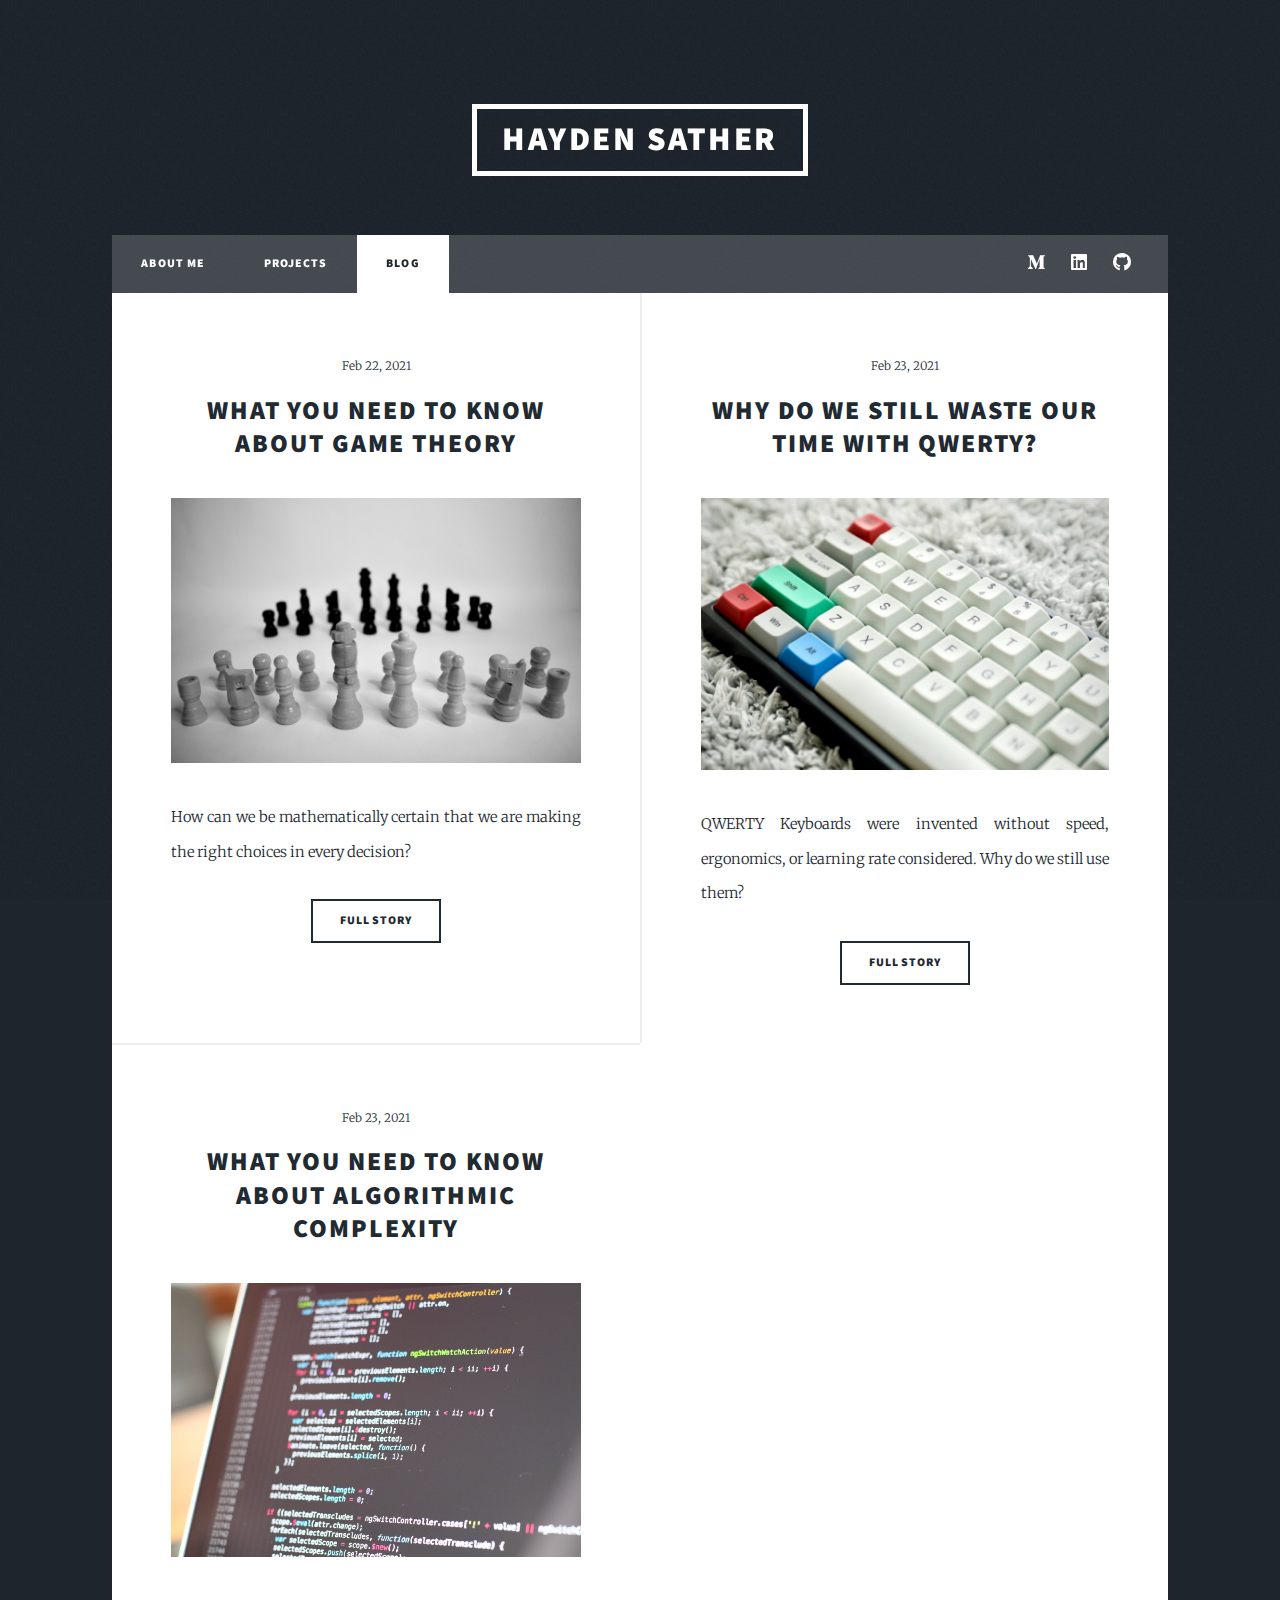
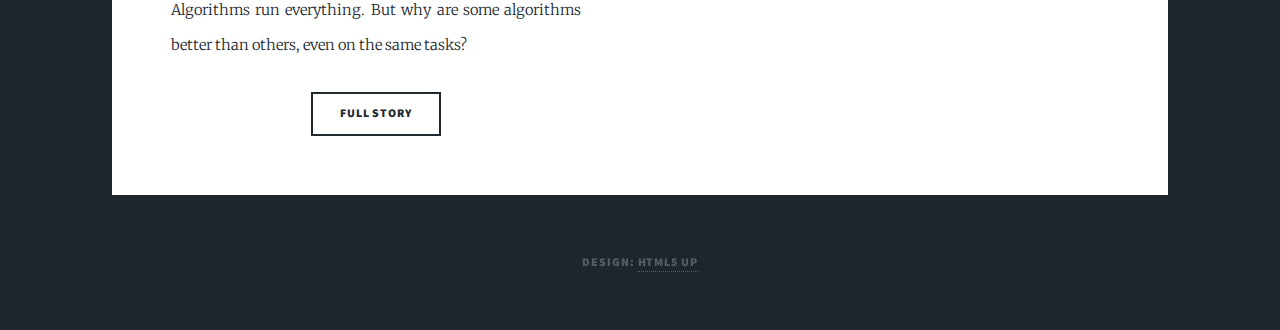
==== commit 7706b95b: "New larger background, made new unlisted articles and trading project" ====
--- a/blog.html
+++ b/blog.html
@@ -9,6 +9,7 @@
 		<title>Hayden Sather - Blog</title>
 		<meta charset="utf-8" />
 		<meta name="viewport" content="width=device-width, initial-scale=1, user-scalable=no" />
+		<link rel="shortcut icon" type="image/x-icon" href="images/favicon/favicon.ico" />
 		<link rel="stylesheet" href="assets/css/main.css" />
 		<noscript><link rel="stylesheet" href="assets/css/noscript.css" /></noscript>
 	</head>
@@ -30,7 +31,7 @@
 					<li class="active"><a href="blog.html">Blog</a></li>
 				</ul>
 				<ul class="icons">
-					<li><a href="https://medium.com/@hrsather" class="icon brands fab fa-medium-m"><span class="label">Medium</span></a></li>
+					<li><a href="https://hrsather.medium.com/" class="icon brands fab fa-medium-m"><span class="label">Medium</span></a></li>
 					<li><a href="https://www.linkedin.com/in/haydensather/" class="icon brands fa-linkedin"><span class="label">LinkedIn</span></a></li>
 					<li><a href="https://github.com/hrsather" class="icon brands fa-github"><span class="label">GitHub</span></a></li>
 				</ul>
@@ -44,36 +45,34 @@
 					<article>
 						<header>
 							<span class="date">Feb 22, 2021</span>
-							<h2><a href="https://medium.com/p/7ebf051d1c53">Game Theory</a></h2>
+							<h2><a href="https://hrsather.medium.com/what-you-need-to-know-about-game-theory-7ebf051d1c53">What You Need to Know About Game Theory</a></h2>
 						</header>
-						<a href="https://medium.com/p/7ebf051d1c53" class="image fit"><img src="blogs/gametheory/gametheory.jpeg" alt="" /></a>
-						<p>This is the most recent blog post that I made. This post is about game theory, which is how agents decide to act in optimal manners in a variety of different environments.</p>
+						<a href="https://hrsather.medium.com/what-you-need-to-know-about-game-theory-7ebf051d1c53" class="image fit"><img src="blogs/gametheory/gametheory.jpeg" alt="" /></a>
+						<p>How can we be mathematically certain that we are making the right choices in every decision?</p>
 						<ul class="actions special">
-							<li><a href="https://medium.com/p/7ebf051d1c53" class="button">Full Story</a></li>
+							<li><a href="https://hrsather.medium.com/what-you-need-to-know-about-game-theory-7ebf051d1c53" class="button">Full Story</a></li>
 						</ul>
 					</article>
 					<article>
 						<header>
-							<span class="date">April 22, 2017</span>
-							<h2><a href="#">Primis eget<br />
-							imperdiet lorem</a></h2>
+							<span class="date">Feb 23, 2021</span>
+							<h2><a href="https://hrsather.medium.com/why-do-we-still-waste-our-time-with-qwerty-keyboards-601842a94a7b">Why Do We Still Waste Our Time With QWERTY?</a></h2>
 						</header>
-						<a href="#" class="image fit"><img src="images/pic03.jpg" alt="" /></a>
-						<p>Donec eget ex magna. Interdum et malesuada fames ac ante ipsum primis in faucibus. Pellentesque venenatis dolor imperdiet dolor mattis sagittis magna etiam.</p>
+						<a href="https://hrsather.medium.com/why-do-we-still-waste-our-time-with-qwerty-keyboards-601842a94a7b" class="image fit"><img src="blogs/dvorak/dvorak.jpeg" alt="" /></a>
+						<p>QWERTY Keyboards were invented without speed, ergonomics, or learning rate considered. Why do we still use them?</p>
 						<ul class="actions special">
-							<li><a href="#" class="button">Full Story</a></li>
+							<li><a href="https://hrsather.medium.com/why-do-we-still-waste-our-time-with-qwerty-keyboards-601842a94a7b" class="button">Full Story</a></li>
 						</ul>
 					</article>
 					<article>
 						<header>
-							<span class="date">April 18, 2017</span>
-							<h2><a href="#">Ante mattis<br />
-							interdum dolor</a></h2>
+							<span class="date">Feb 23, 2021</span>
+							<h2><a href="https://hrsather.medium.com/what-you-need-to-know-about-algorithmic-complexity-60d7ad440ad8">What You Need to Know About Algorithmic Complexity</a></h2>
 						</header>
-						<a href="#" class="image fit"><img src="images/pic04.jpg" alt="" /></a>
-						<p>Donec eget ex magna. Interdum et malesuada fames ac ante ipsum primis in faucibus. Pellentesque venenatis dolor imperdiet dolor mattis sagittis magna etiam.</p>
+						<a href="https://hrsather.medium.com/what-you-need-to-know-about-algorithmic-complexity-60d7ad440ad8" class="image fit"><img src="blogs/alg_complexity/algs.jpeg" alt="" /></a>
+						<p>Algorithms run everything. But why are some algorithms better than others, even on the same tasks?</p>
 						<ul class="actions special">
-							<li><a href="#" class="button">Full Story</a></li>
+							<li><a href="https://hrsather.medium.com/what-you-need-to-know-about-algorithmic-complexity-60d7ad440ad8" class="button">Full Story</a></li>
 						</ul>
 					</article>
 				</section>
--- a/assets/css/main.css
+++ b/assets/css/main.css
@@ -1,10 +1,10 @@
 @import url(fontawesome-all.min.css);
 @import url("https://fonts.googleapis.com/css?family=Merriweather:300,700,300italic,700italic|Source+Sans+Pro:900");
 
-/*
-	Massively by HTML5 UP
-	html5up.net | @ajlkn
-	Free for personal and commercial use under the CCA 3.0 license (html5up.net/license)
+/*
+	Massively by HTML5 UP
+	html5up.net | @ajlkn
+	Free for personal and commercial use under the CCA 3.0 license (html5up.net/license)
 */
 
 html, body, div, span, applet, object,
@@ -3234,7 +3234,7 @@
 			width: 100%;
 			height: 100%;
 			background-color: #212931;
-			background-image: url("../../images/overlay.png"), linear-gradient(0deg, rgba(0, 0, 0, 0.1), rgba(0, 0, 0, 0.1)), url("../../images/bg.jpg");
+			background-image: url("../../images/overlay.png"), linear-gradient(0deg, rgba(0, 0, 0, 0.1), rgba(0, 0, 0, 0.1)), url("../../images/space_bg.jpg");
 			background-size: auto,								auto,														100% auto;
 			background-position: center,								center,														top center;
 			background-repeat: repeat,								no-repeat,													no-repeat;
--- a/assets/css/noscript.css
+++ b/assets/css/noscript.css
@@ -1,16 +1,16 @@
 @import url(font-awesome.min.css);
 
-/*
-	Massively by HTML5 UP
-	html5up.net | @ajlkn
-	Free for personal and commercial use under the CCA 3.0 license (html5up.net/license)
+/*
+	Massively by HTML5 UP
+	html5up.net | @ajlkn
+	Free for personal and commercial use under the CCA 3.0 license (html5up.net/license)
 */
 
 /* Wrapper */
 
 	#wrapper {
 		background-color: #212931;
-		background-image: url("../../images/overlay.png"), linear-gradient(0deg, rgba(0, 0, 0, 0.1), rgba(0, 0, 0, 0.1)), url("../../images/bg.jpg");
+		background-image: url("../../images/overlay.png"), linear-gradient(0deg, rgba(0, 0, 0, 0.1), rgba(0, 0, 0, 0.1)), url("../../images/space_bg.jpgg");
 		background-size: auto,								auto,														100% auto;
 		background-position: center,								center,														top center;
 		background-repeat: repeat,								no-repeat,													no-repeat;
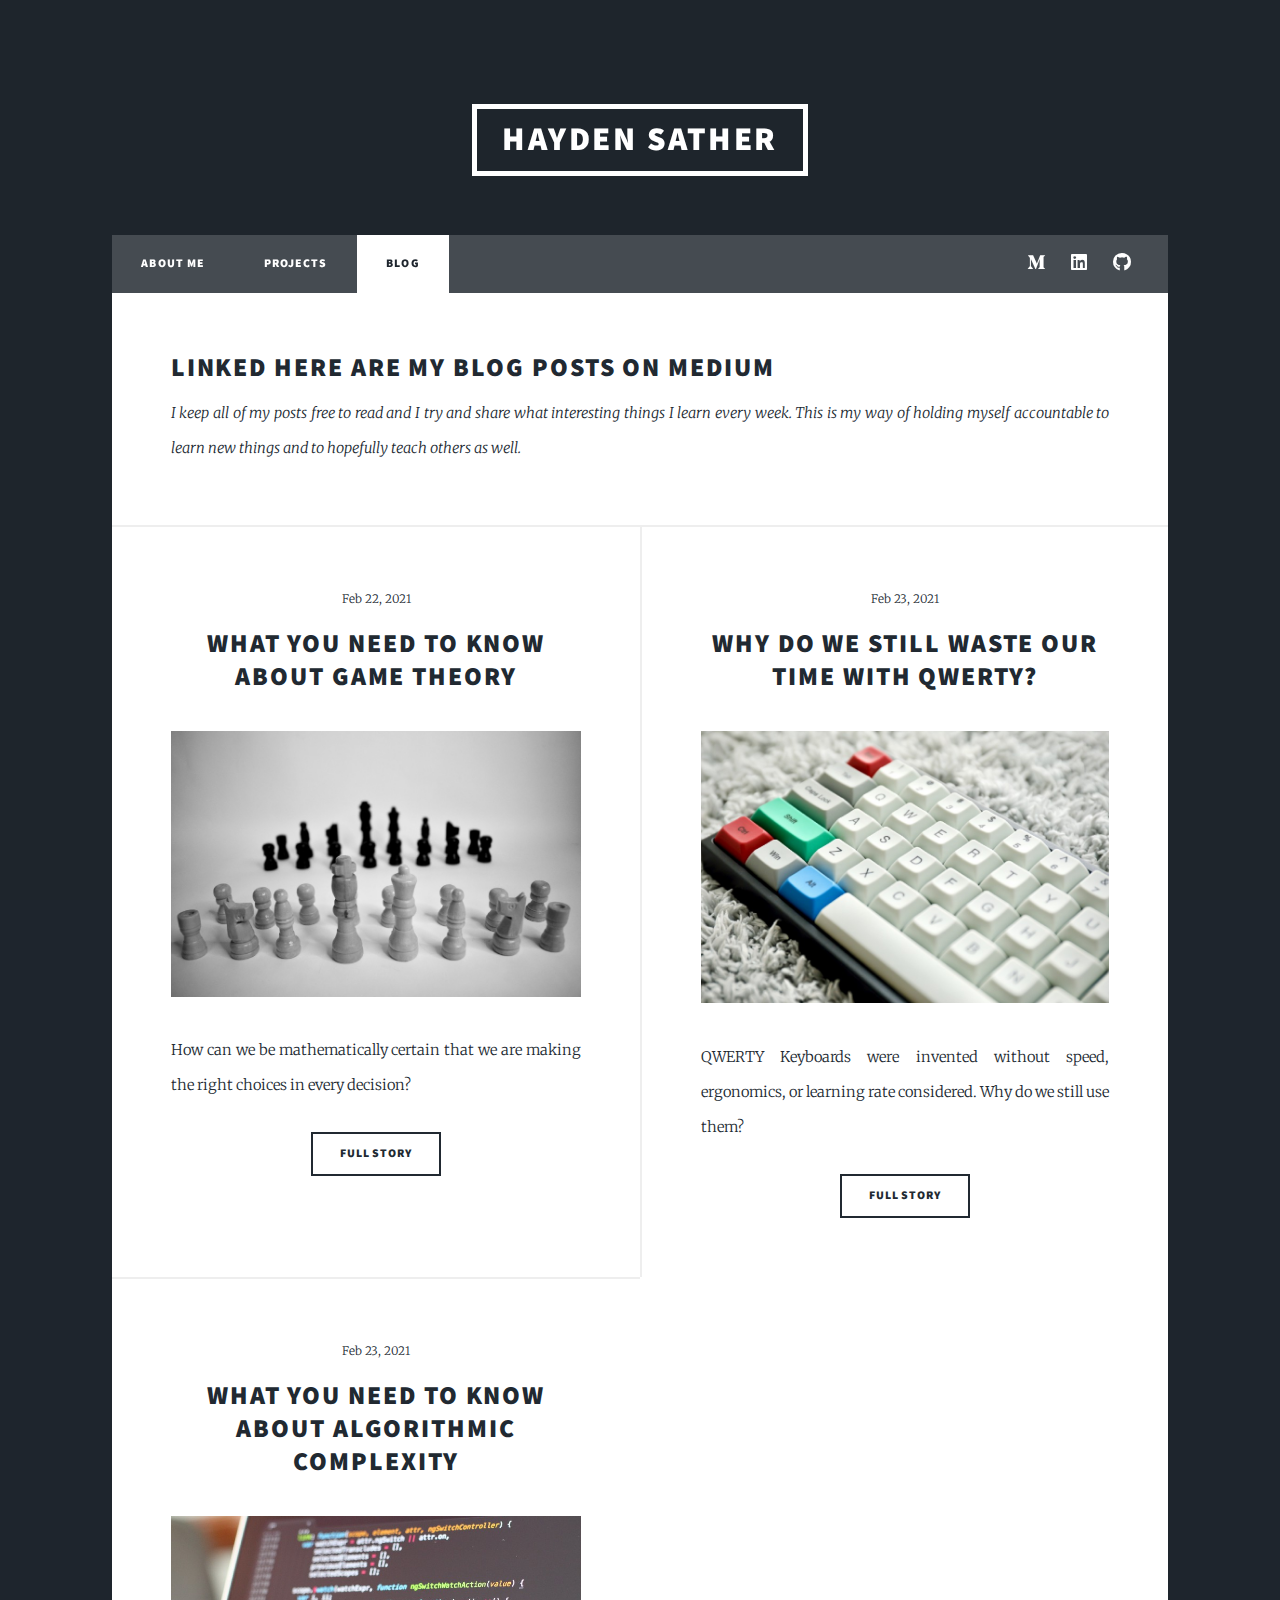
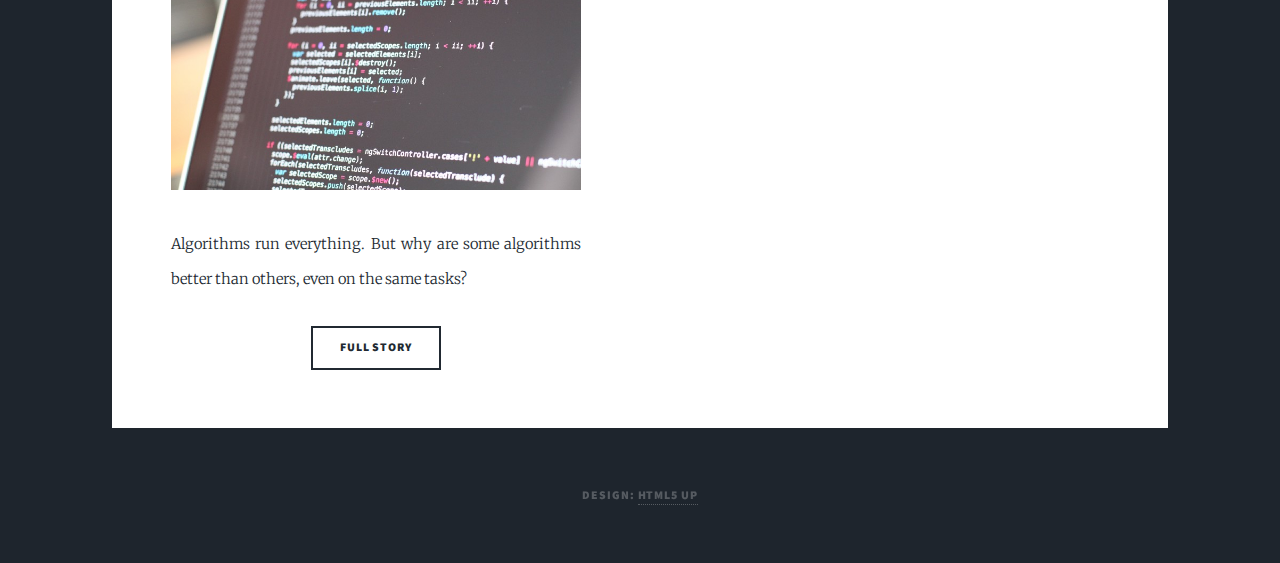
==== commit 288bdcae: "Added project and blog headers, added to about me" ====
--- a/blog.html
+++ b/blog.html
@@ -39,6 +39,13 @@
 
 			<!-- Main -->
 			<div id="main">
+
+				<header>
+					<h2>Linked Here Are My Blog Posts on Medium</h2>
+					<p>I keep all of my posts free to read and I try and share what interesting things I learn every week. This is my way of holding myself accountable to
+					   learn new things and to hopefully teach others as well.
+					</p>
+				</header>
 
 				<!-- Posts -->
 				<section class="posts">
--- a/assets/css/main.css
+++ b/assets/css/main.css
@@ -3234,7 +3234,7 @@
 			width: 100%;
 			height: 100%;
 			background-color: #212931;
-			background-image: url("../../images/overlay.png"), linear-gradient(0deg, rgba(0, 0, 0, 0.1), rgba(0, 0, 0, 0.1)), url("../../images/space_bg.jpg");
+			background-image: url("../../images/space_bg.png"), linear-gradient(0deg, rgba(0, 0, 0, 0.1), rgba(0, 0, 0, 0.1)), url("../../images/space_bg.jpg");
 			background-size: auto,								auto,														100% auto;
 			background-position: center,								center,														top center;
 			background-repeat: repeat,								no-repeat,													no-repeat;
--- a/assets/css/noscript.css
+++ b/assets/css/noscript.css
@@ -10,7 +10,7 @@
 
 	#wrapper {
 		background-color: #212931;
-		background-image: url("../../images/overlay.png"), linear-gradient(0deg, rgba(0, 0, 0, 0.1), rgba(0, 0, 0, 0.1)), url("../../images/space_bg.jpgg");
+		background-image: url("../../images/space_bg.png"), linear-gradient(0deg, rgba(0, 0, 0, 0.1), rgba(0, 0, 0, 0.1)), url("../../images/space_bg.jpgg");
 		background-size: auto,								auto,														100% auto;
 		background-position: center,								center,														top center;
 		background-repeat: repeat,								no-repeat,													no-repeat;
